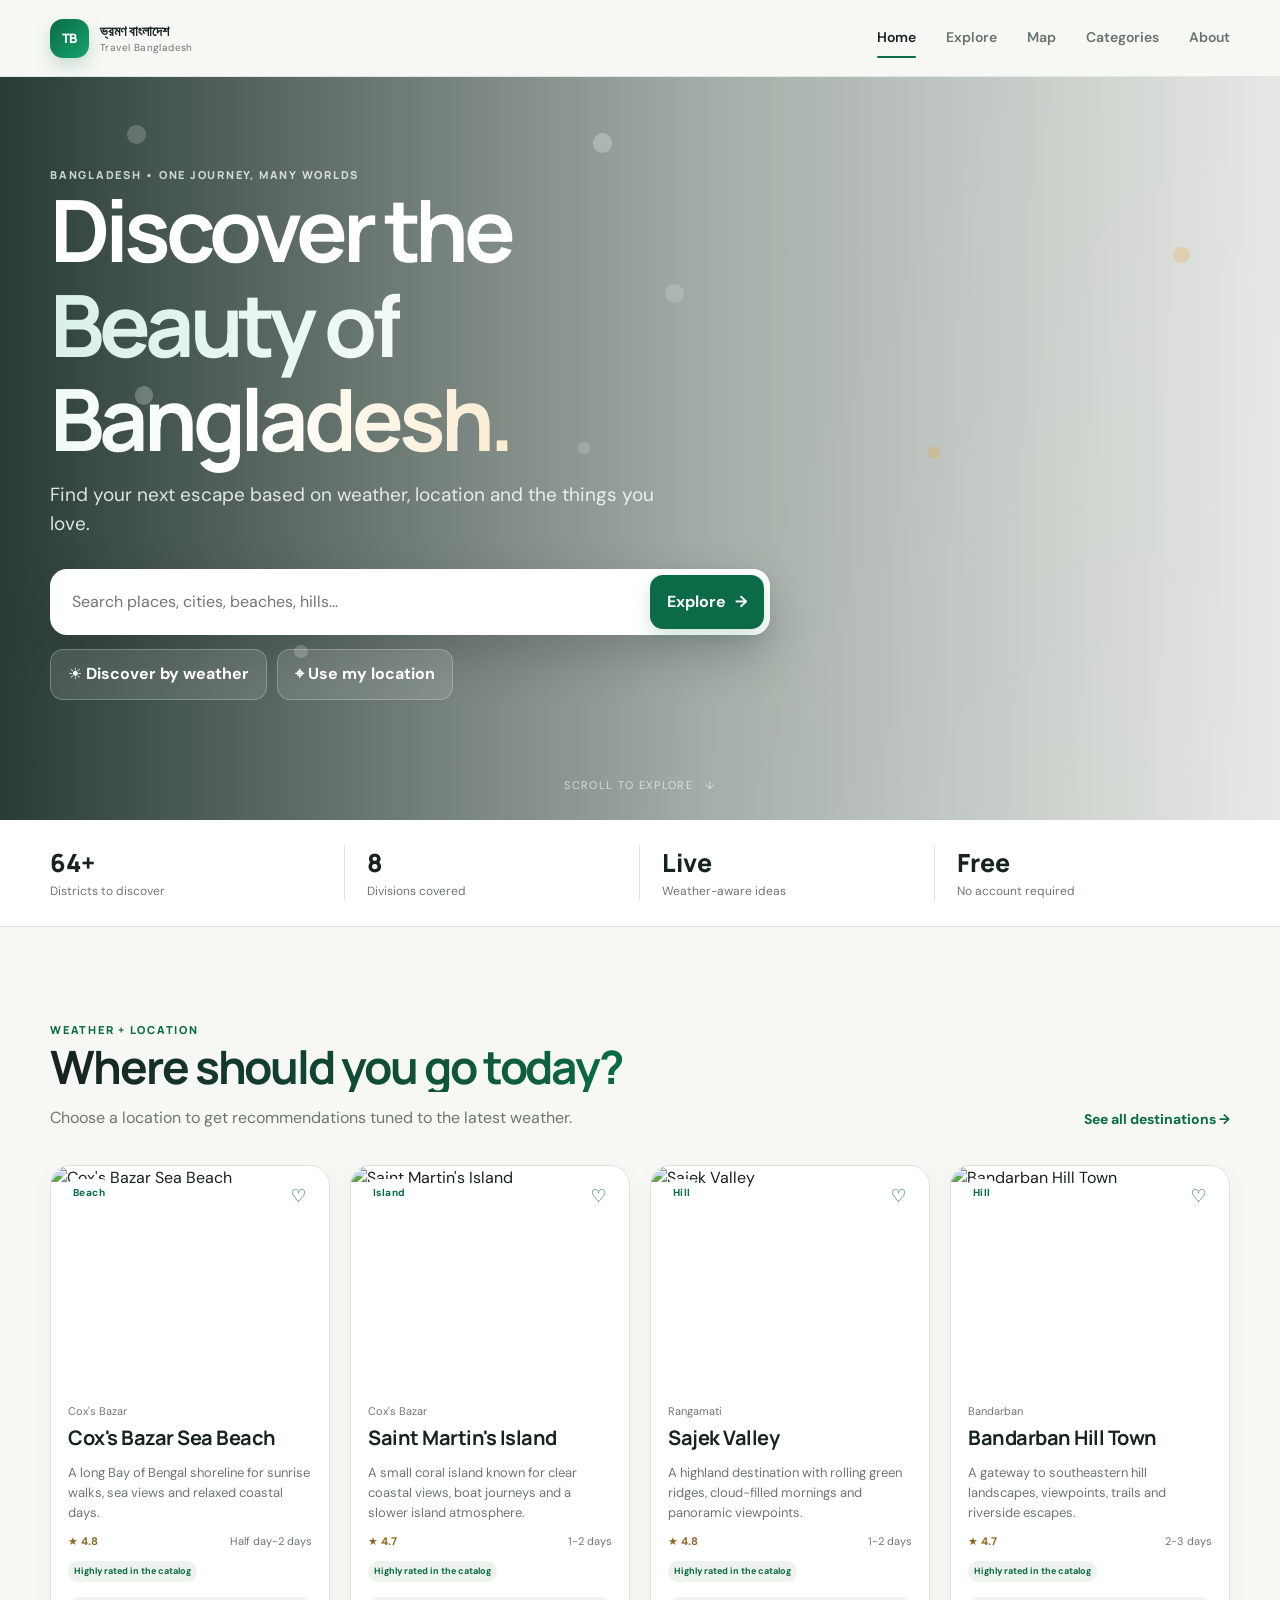
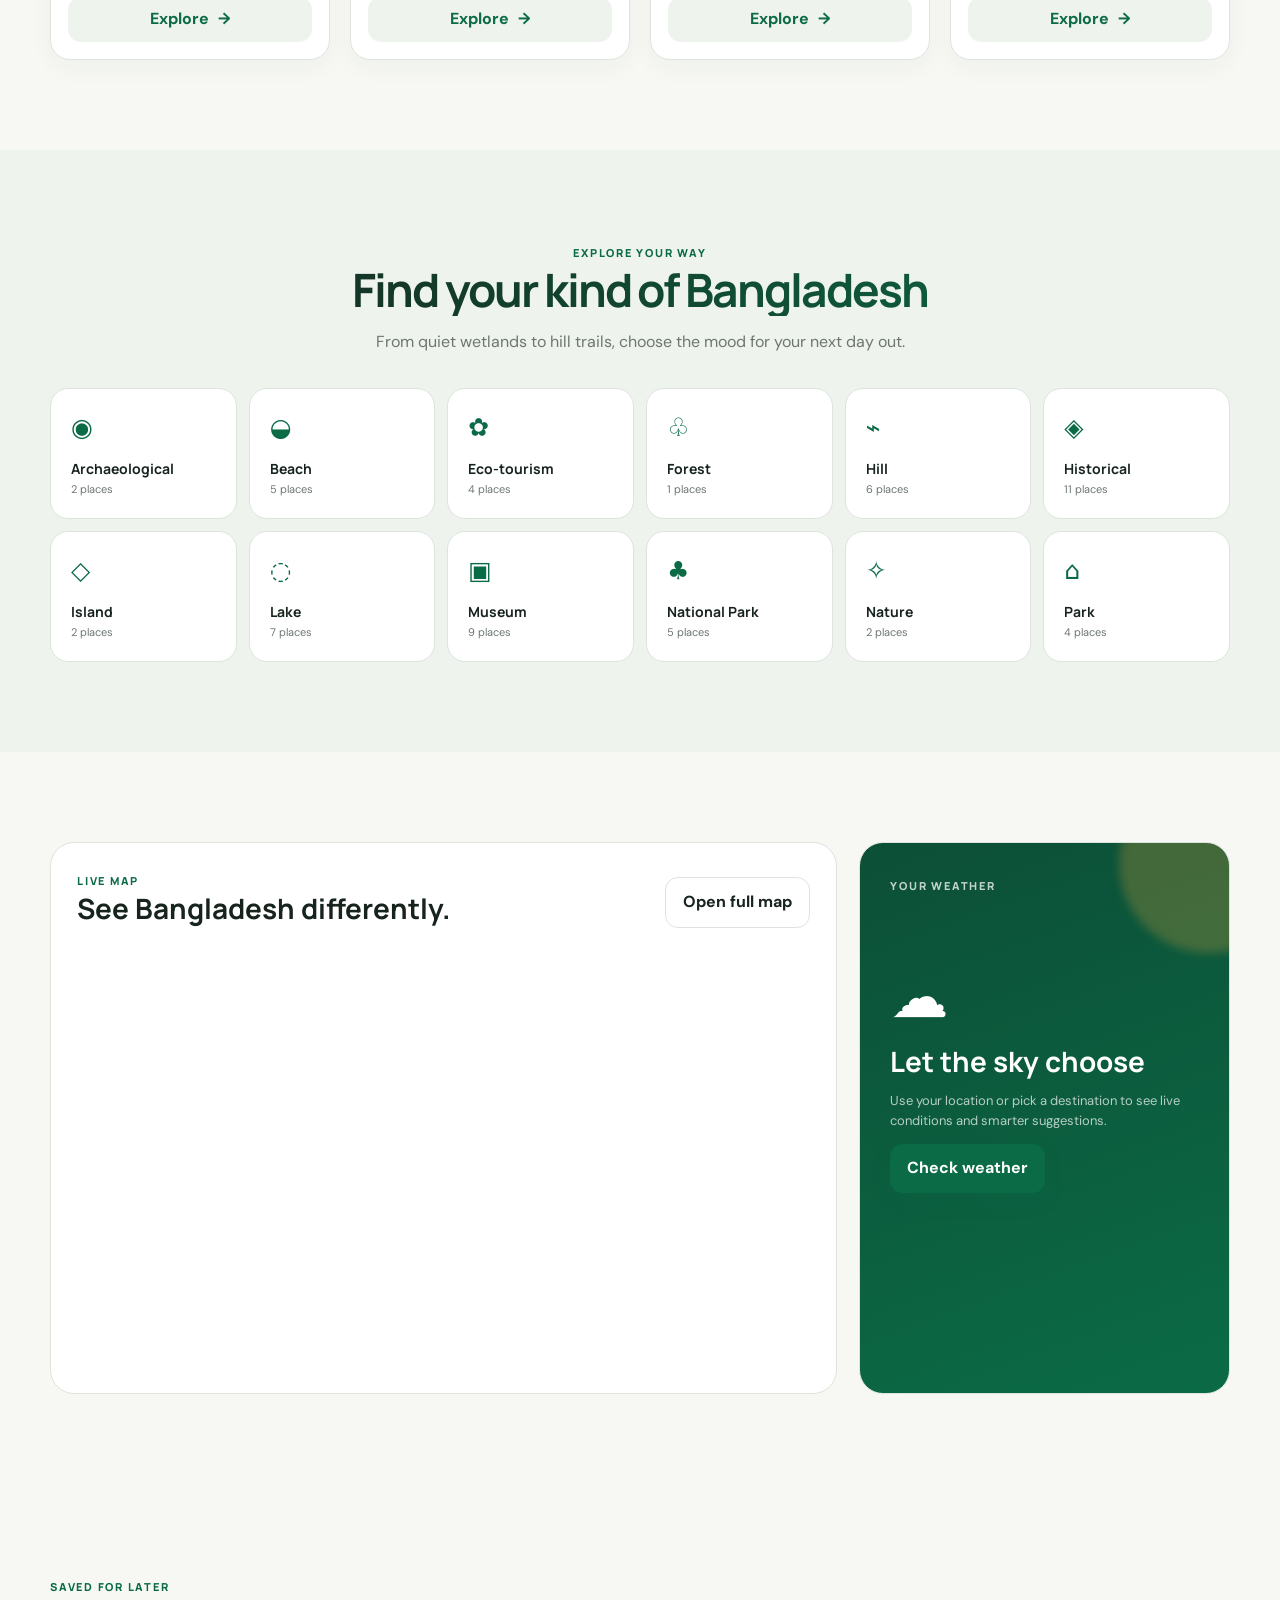
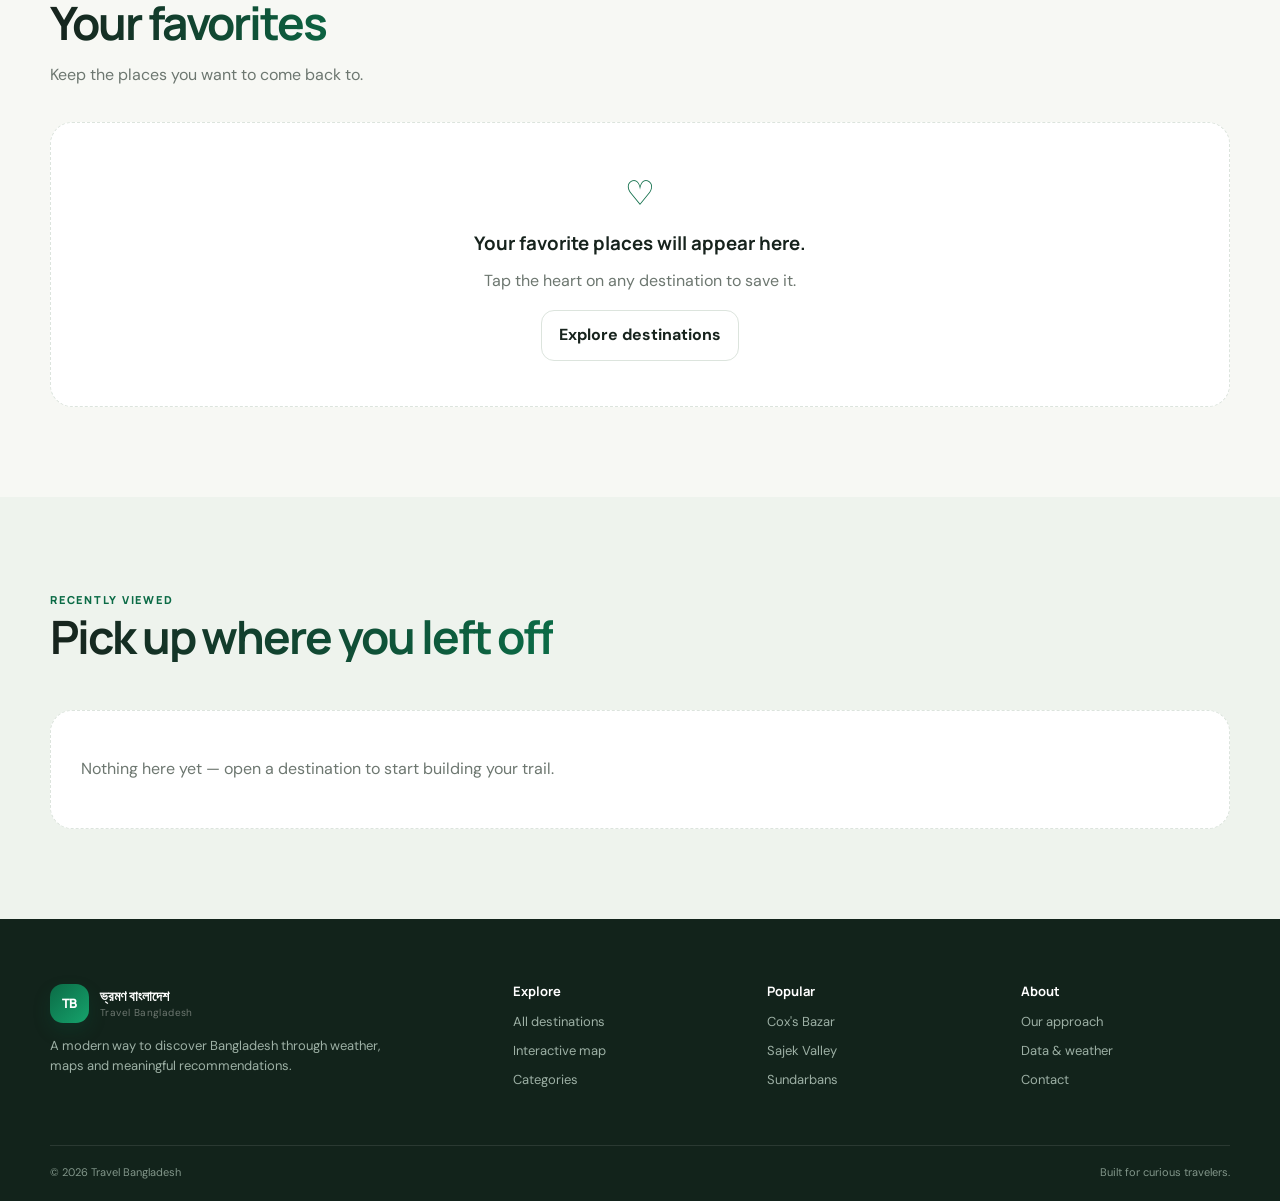
==== index.html @ 7f883be3 "Build Travel Bangladesh discovery platform" ====
<!doctype html>
<html lang="en">
<head>
<meta charset="utf-8"><meta name="viewport" content="width=device-width,initial-scale=1">
<title>Travel Bangladesh — Discover the Beauty of Bangladesh</title>
<meta name="description" content="Discover Bangladesh destinations using weather, location, distance and interests with an interactive travel discovery experience.">
<meta property="og:title" content="Travel Bangladesh"><meta property="og:description" content="Discover the perfect place to explore across Bangladesh."><meta property="og:type" content="website">
<link rel="canonical" href="https://your-domain.vercel.app/"><link rel="manifest" href="manifest.json">
<link rel="preconnect" href="https://unpkg.com"><link rel="preconnect" href="https://tile.openstreetmap.org">
<link rel="stylesheet" href="https://unpkg.com/leaflet@1.9.4/dist/leaflet.css" crossorigin="">
<link rel="stylesheet" href="css/style.css"><link rel="stylesheet" href="css/components.css"><link rel="stylesheet" href="css/responsive.css"><link rel="stylesheet" href="css/effects.css">
</head>
<body data-page="home">
<header class="site-header"><div class="container nav-wrap"><a class="brand" href="index.html" aria-label="Travel Bangladesh home"><span class="brand-mark">TB</span><span><strong>ভ্রমণ বাংলাদেশ</strong><small>Travel Bangladesh</small></span></a><nav class="desktop-nav" aria-label="Primary"><a class="active" href="index.html">Home</a><a href="explore.html">Explore</a><a href="map.html">Map</a><a href="index.html#categories">Categories</a><a href="about.html">About</a></nav><button class="icon-btn mobile-menu-btn" id="mobileMenuBtn" aria-label="Open menu">☰</button></div><div id="mobileMenu" class="mobile-menu" hidden><a href="index.html">Home</a><a href="explore.html">Explore</a><a href="map.html">Map</a><a href="index.html#categories">Categories</a><a href="about.html">About</a><a href="index.html#favorites">Favorites</a></div></header>
<main>
<section class="hero"><div class="hero-overlay"></div><div class="container hero-content"><div class="eyebrow">BANGLADESH • ONE JOURNEY, MANY WORLDS</div><h1>Discover the<br><span>Beauty of Bangladesh.</span></h1><p>Find your next escape based on weather, location and the things you love.</p><div class="hero-search"><label for="heroSearch" class="sr-only">Search destinations</label><input id="heroSearch" type="search" placeholder="Search places, cities, beaches, hills…" autocomplete="off"><button id="heroSearchBtn" class="btn btn-primary">Explore <span>→</span></button><div id="searchSuggestions" class="suggestions" hidden></div></div><div class="hero-actions"><button class="btn btn-glass" id="weatherCta">☀ Discover by weather</button><button class="btn btn-glass" id="locationCta">⌖ Use my location</button></div></div><div class="hero-scroll">Scroll to explore <span>↓</span></div></section>
<section class="trust-strip"><div class="container trust-grid"><div><strong data-count="64" data-suffix="+">64+</strong><span>Districts to discover</span></div><div><strong data-count="8">8</strong><span>Divisions covered</span></div><div><strong>Live</strong><span>Weather-aware ideas</span></div><div><strong>Free</strong><span>No account required</span></div></div></section>
<section class="section" id="recommendations"><div class="container"><div class="section-heading"><div><span class="eyebrow green">WEATHER + LOCATION</span><h2>Where should you go today?</h2><p id="recommendationIntro">Choose a location to get recommendations tuned to the latest weather.</p></div><a class="text-link" href="explore.html">See all destinations →</a></div><div id="recommendationGrid" class="destination-grid"></div></div></section>
<section class="section soft" id="categories"><div class="container"><div class="section-heading centered"><span class="eyebrow green">EXPLORE YOUR WAY</span><h2>Find your kind of Bangladesh</h2><p>From quiet wetlands to hill trails, choose the mood for your next day out.</p></div><div id="categoryGrid" class="category-grid"></div></div></section>
<section class="section split-section"><div class="container split-grid"><div class="map-card"><div class="map-card-head"><div><span class="eyebrow green">LIVE MAP</span><h2>See Bangladesh differently.</h2></div><a class="btn btn-outline" href="map.html">Open full map</a></div><div id="homeMap" class="map"></div></div><aside class="weather-panel" id="homeWeather"><div class="panel-glow"></div><span class="eyebrow">YOUR WEATHER</span><div class="weather-empty"><div class="weather-symbol">☁</div><h3>Let the sky choose</h3><p>Use your location or pick a destination to see live conditions and smarter suggestions.</p><button class="btn btn-primary" id="weatherPanelCta">Check weather</button></div></aside></div></section>
<section class="section" id="favorites"><div class="container"><div class="section-heading"><div><span class="eyebrow green">SAVED FOR LATER</span><h2>Your favorites</h2><p>Keep the places you want to come back to.</p></div></div><div id="favoritesGrid" class="destination-grid"></div></div></section>
<section class="section soft"><div class="container"><div class="section-heading"><div><span class="eyebrow green">RECENTLY VIEWED</span><h2>Pick up where you left off</h2></div></div><div id="recentGrid" class="horizontal-grid"></div></div></section>
</main>
<footer class="site-footer"><div class="container footer-grid"><div><a class="brand footer-brand" href="index.html"><span class="brand-mark">TB</span><span><strong>ভ্রমণ বাংলাদেশ</strong><small>Travel Bangladesh</small></span></a><p>A modern way to discover Bangladesh through weather, maps and meaningful recommendations.</p></div><div><h4>Explore</h4><a href="explore.html">All destinations</a><a href="map.html">Interactive map</a><a href="index.html#categories">Categories</a></div><div><h4>Popular</h4><a href="explore.html?search=Cox%27s%20Bazar">Cox's Bazar</a><a href="explore.html?search=Sajek">Sajek Valley</a><a href="explore.html?search=Sundarbans">Sundarbans</a></div><div><h4>About</h4><a href="about.html">Our approach</a><a href="about.html#data">Data & weather</a><a href="about.html#contact">Contact</a></div></div><div class="container footer-bottom"><span>© 2026 Travel Bangladesh</span><span>Built for curious travelers.</span></div></footer>
<div id="toast" class="toast" role="status" aria-live="polite"></div><div id="modalRoot"></div>
<script src="https://unpkg.com/leaflet@1.9.4/dist/leaflet.js" crossorigin=""></script><script src="js/effects.js"></script><script type="module" src="js/app.js"></script>
</body></html>
---- css/style.css ----
@import url('https://fonts.googleapis.com/css2?family=DM+Sans:wght@400;500;600;700&family=Manrope:wght@500;600;700;800&display=swap');
:root{--primary:#0b6b46;--primary-2:#0f8a5b;--secondary:#2e91c8;--accent:#e8a83e;--bg:#f7f8f4;--surface:#fff;--surface-2:#eef3ed;--text:#17231d;--muted:#6d7770;--border:#dce4dd;--shadow:0 18px 45px rgba(21,49,37,.10);--radius:24px;--container:1180px}*{box-sizing:border-box}html{scroll-behavior:smooth}body{margin:0;background:var(--bg);color:var(--text);font-family:'DM Sans',system-ui,sans-serif;line-height:1.55}body.modal-open{overflow:hidden}a{color:inherit;text-decoration:none}button,input,select{font:inherit}button{cursor:pointer}img{max-width:100%;display:block}.container{width:min(calc(100% - 40px),var(--container));margin:auto}.site-header{position:sticky;top:0;z-index:50;background:rgba(247,248,244,.9);backdrop-filter:blur(16px);border-bottom:1px solid rgba(220,228,221,.8)}.nav-wrap{height:76px;display:flex;align-items:center;justify-content:space-between;gap:30px}.brand{display:flex;align-items:center;gap:11px}.brand-mark{width:39px;height:39px;border-radius:13px;background:linear-gradient(135deg,var(--primary),#16a36c);color:#fff;display:grid;place-items:center;font:800 13px Manrope;letter-spacing:-.04em;box-shadow:0 8px 18px rgba(11,107,70,.2)}.brand strong{display:block;font:800 14px Manrope}.brand small{display:block;color:var(--muted);font-size:10px;letter-spacing:.04em}.desktop-nav{display:flex;gap:30px;font-size:14px;font-weight:600}.desktop-nav a{color:#68736c;position:relative;padding:27px 0}.desktop-nav a:hover,.desktop-nav a.active{color:var(--text)}.desktop-nav a.active:after{content:'';position:absolute;left:0;right:0;bottom:18px;height:2px;border-radius:2px;background:var(--primary)}.mobile-menu-btn{display:none}.mobile-menu{display:none}.hero{min-height:690px;position:relative;display:flex;align-items:center;color:#fff;background-image:url('https://images.unsplash.com/photo-1500530855697-b586d89ba3ee?auto=format&fit=crop&w=2200&q=85');background-size:cover;background-position:center}.hero-overlay{position:absolute;inset:0;background:linear-gradient(90deg,rgba(7,30,20,.86),rgba(7,30,20,.35) 55%,rgba(7,30,20,.08))}.hero-content{position:relative;padding:90px 0 120px}.eyebrow{font:800 11px Manrope;letter-spacing:.16em;color:rgba(255,255,255,.75)}.eyebrow.green{color:var(--primary)}h1,h2,h3,h4{font-family:Manrope,system-ui,sans-serif;line-height:1.1;margin:0 0 14px}h1{font-size:clamp(48px,7vw,86px);letter-spacing:-.06em;max-width:800px}.hero h1 span{color:#d9f1e6}.hero p{font-size:19px;color:rgba(255,255,255,.84);max-width:610px;margin:0 0 30px}.hero-search{position:relative;width:min(720px,100%);display:flex;background:#fff;border-radius:17px;padding:6px;box-shadow:0 20px 50px rgba(0,0,0,.2)}.hero-search input{min-width:0;flex:1;border:0;outline:0;padding:15px 16px;background:transparent;color:var(--text)}.hero-actions{display:flex;gap:10px;margin-top:14px}.btn{border:0;border-radius:13px;padding:12px 17px;font-weight:700;display:inline-flex;align-items:center;justify-content:center;gap:9px;transition:.2s ease}.btn:hover{transform:translateY(-1px)}.btn-primary{background:var(--primary);color:#fff;box-shadow:0 8px 18px rgba(11,107,70,.18)}.btn-glass{background:rgba(255,255,255,.12);color:#fff;border:1px solid rgba(255,255,255,.24);backdrop-filter:blur(10px)}.btn-outline{background:transparent;border:1px solid var(--border);color:var(--text)}.btn-light{background:#fff;color:var(--primary)}.btn-card{width:100%;margin-top:15px;background:var(--surface-2);color:var(--primary);padding:10px}.text-link{color:var(--primary);font-weight:700;font-size:14px}.hero-scroll{position:absolute;bottom:26px;left:50%;transform:translateX(-50%);font-size:11px;letter-spacing:.12em;text-transform:uppercase;color:rgba(255,255,255,.65)}.hero-scroll span{margin-left:8px}.suggestions{position:absolute;top:calc(100% + 8px);left:0;right:0;background:#fff;color:var(--text);border-radius:16px;overflow:hidden;box-shadow:var(--shadow);z-index:20}.suggestions button{display:block;width:100%;text-align:left;border:0;background:#fff;padding:12px 16px}.suggestions button:hover{background:var(--surface-2)}.suggestions strong,.suggestions small{display:block}.suggestions small{color:var(--muted);margin-top:2px}.suggestion-empty{padding:15px;color:var(--muted)}.trust-strip{background:#fff;border-bottom:1px solid var(--border)}.trust-grid{display:grid;grid-template-columns:repeat(4,1fr);padding:25px 0}.trust-grid div{padding:0 22px;border-right:1px solid var(--border)}.trust-grid div:first-child{padding-left:0}.trust-grid div:last-child{border:0}.trust-grid strong,.trust-grid span{display:block}.trust-grid strong{font:800 25px Manrope}.trust-grid span{font-size:12px;color:var(--muted);margin-top:2px}.section{padding:90px 0}.section.soft{background:var(--surface-2)}.section-heading{display:flex;justify-content:space-between;align-items:end;gap:30px;margin-bottom:34px}.section-heading h2{font-size:clamp(30px,4vw,46px);letter-spacing:-.045em}.section-heading p{color:var(--muted);max-width:600px;margin:0}.centered{text-align:center;display:block}.centered p{margin:0 auto}.destination-grid{display:grid;grid-template-columns:repeat(4,1fr);gap:20px}.destination-card{background:var(--surface);border:1px solid var(--border);border-radius:20px;overflow:hidden;box-shadow:0 8px 25px rgba(24,48,38,.04);transition:.25s ease}.destination-card:hover{transform:translateY(-5px);box-shadow:var(--shadow)}.card-media{height:220px;position:relative;overflow:hidden}.card-image{width:100%;height:100%;object-fit:cover;transition:transform .5s ease}.destination-card:hover .card-image{transform:scale(1.04)}.category-badge{display:inline-flex;padding:6px 9px;border-radius:999px;background:rgba(255,255,255,.88);color:var(--primary);font-size:10px;font-weight:800;letter-spacing:.04em;position:absolute;left:13px;top:13px;backdrop-filter:blur(8px)}.favorite-btn{position:absolute;right:13px;top:13px;width:35px;height:35px;border-radius:50%;border:1px solid rgba(255,255,255,.5);background:rgba(255,255,255,.86);color:var(--primary);font-size:18px;backdrop-filter:blur(8px)}.favorite-btn.saved{background:var(--primary);color:#fff}.card-body{padding:17px}.card-kicker{display:flex;gap:8px;color:var(--muted);font-size:11px;margin-bottom:7px}.card-body h3{font-size:20px;letter-spacing:-.025em}.card-body p{font-size:13px;color:var(--muted);min-height:60px;margin:0}.card-meta{display:flex;justify-content:space-between;font-size:11px;color:var(--muted);margin-top:10px}.card-meta span:first-child{color:#8b651f;font-weight:700}.reason-row{display:flex;gap:5px;flex-wrap:wrap;margin-top:10px}.reason-row span{font-size:9px;background:var(--surface-2);border-radius:999px;padding:4px 6px;color:var(--primary);font-weight:700}.category-grid{display:grid;grid-template-columns:repeat(6,1fr);gap:12px}.category-card{background:#fff;border:1px solid var(--border);padding:20px;border-radius:18px;transition:.2s}.category-card:hover{border-color:#b8d3c5;transform:translateY(-3px)}.category-card span{font-size:25px;color:var(--primary)}.category-card strong,.category-card small{display:block}.category-card strong{font:700 14px Manrope;margin-top:11px}.category-card small{font-size:11px;color:var(--muted);margin-top:3px}.split-grid{display:grid;grid-template-columns:1.7fr .8fr;gap:22px}.map-card,.weather-panel{background:#fff;border:1px solid var(--border);border-radius:24px;overflow:hidden}.map-card-head{display:flex;align-items:center;justify-content:space-between;padding:25px 26px}.map-card-head h2{font-size:28px}.map{min-height:430px}.weather-panel{padding:30px;position:relative;overflow:hidden;background:linear-gradient(160deg,#0c4f37,#0b6b46);color:#fff}.weather-panel:before{content:'';position:absolute;width:180px;height:180px;border-radius:50%;background:rgba(232,168,62,.25);filter:blur(5px);right:-70px;top:-70px}.weather-panel .eyebrow{position:relative}.weather-empty{position:relative;margin-top:70px}.weather-symbol{font-size:58px;line-height:1;margin-bottom:20px}.weather-empty h3{font-size:28px}.weather-empty p,.weather-panel p{color:rgba(255,255,255,.7);font-size:13px}.weather-now{display:flex;align-items:center;gap:18px;margin-top:45px}.weather-now strong{display:block;font:800 64px Manrope;letter-spacing:-.06em}.weather-now span{display:block;color:rgba(255,255,255,.78)}.weather-stats{display:grid;grid-template-columns:repeat(3,1fr);gap:8px;margin:30px 0}.weather-stats span{background:rgba(255,255,255,.09);border-radius:12px;padding:10px;font-size:10px}.horizontal-grid{display:grid;grid-template-columns:repeat(3,1fr);gap:16px}.destination-card.compact{display:grid;grid-template-columns:150px 1fr}.destination-card.compact .card-media{height:100%;min-height:150px}.destination-card.compact .card-body p,.destination-card.compact .card-meta,.destination-card.compact .btn-card,.destination-card.compact .reason-row{display:none}.destination-card.compact .card-body{padding:15px}.destination-card.compact h3{font-size:16px}.empty-state{grid-column:1/-1;text-align:center;background:#fff;border:1px dashed var(--border);border-radius:22px;padding:45px}.empty-state>div{font-size:34px;color:var(--primary)}.empty-state h3{margin-top:12px}.empty-state p{color:var(--muted)}.empty-state.slim{text-align:left;padding:30px}.site-footer{background:#12231b;color:#d9e4dc;padding:65px 0 20px}.footer-grid{display:grid;grid-template-columns:2fr repeat(3,1fr);gap:45px}.footer-brand{color:#fff}.footer-grid p{max-width:360px;color:#9db0a5;font-size:13px}.footer-grid h4{font-size:13px;color:#fff}.footer-grid>div>a:not(.brand){display:block;color:#9db0a5;font-size:13px;margin:9px 0}.footer-bottom{display:flex;justify-content:space-between;border-top:1px solid rgba(255,255,255,.1);margin-top:45px;padding-top:18px;color:#82968a;font-size:11px}.toast{position:fixed;bottom:22px;left:50%;transform:translate(-50%,20px);background:#13271e;color:#fff;padding:11px 16px;border-radius:12px;opacity:0;pointer-events:none;transition:.25s;z-index:100}.toast.show{opacity:1;transform:translate(-50%,0)}.sr-only{position:absolute;width:1px;height:1px;padding:0;margin:-1px;overflow:hidden;clip:rect(0,0,0,0);white-space:nowrap;border:0}.page-hero{padding:90px 0 70px;background:linear-gradient(135deg,#edf4ef,#f7f8f4)}.page-hero h1{font-size:clamp(45px,7vw,76px);margin-top:15px}.page-hero p{color:var(--muted);max-width:620px;font-size:18px}.page-hero.compact{padding-bottom:50px}.explore-shell{padding-top:40px}.explore-toolbar{display:grid;grid-template-columns:1fr auto 200px;gap:10px;margin-bottom:24px}.search-field{display:flex;align-items:center;gap:10px;background:#fff;border:1px solid var(--border);border-radius:13px;padding:0 14px}.search-field input{border:0;outline:0;background:transparent;flex:1;padding:13px 0}.filter-layout{display:grid;grid-template-columns:230px 1fr;gap:25px}.filter-panel{background:#fff;border:1px solid var(--border);border-radius:18px;padding:18px;height:max-content;position:sticky;top:100px}.filter-head{display:flex;justify-content:space-between;align-items:center;margin-bottom:15px}.filter-head h3{font-size:18px}.filter-panel label{display:block;font-size:11px;font-weight:700;margin:14px 0}.filter-panel select{width:100%;margin-top:7px;border:1px solid var(--border);background:#fff;border-radius:10px;padding:10px;font-size:12px}.check-row{display:flex!important;align-items:center;gap:8px}.check-row input{accent-color:var(--primary)}.full{width:100%}.location-note{font-size:10px;color:var(--muted);margin-top:9px}.results-meta{display:flex;justify-content:space-between;margin:0 0 18px;font-size:12px;color:var(--muted)}.results-meta strong{color:var(--text)}.pagination{display:flex;justify-content:center;gap:6px;margin-top:28px}.page-btn{border:1px solid var(--border);background:#fff;border-radius:9px;padding:8px 11px}.page-btn.active{background:var(--primary);color:#fff}.filter-toggle{display:none}.map-page{padding-bottom:60px}.map-toolbar{display:grid;grid-template-columns:1fr auto auto;gap:10px;margin-bottom:14px}.map-full-wrap{position:relative}.map-full{min-height:680px;border-radius:22px;overflow:hidden;border:1px solid var(--border)}.map-legend{position:absolute;z-index:400;right:25px;bottom:25px;background:#fff;border:1px solid var(--border);border-radius:13px;padding:12px 14px;box-shadow:var(--shadow);font-size:11px;display:flex;gap:12px;align-items:center}.map-legend strong{font-size:11px}.dot{width:9px;height:9px;border-radius:50%;display:inline-block;margin-right:3px}.green-dot{background:#16a36c}.blue-dot{background:#3aa0e8}.map-popup strong,.map-popup span{display:block}.map-popup span{font-size:11px;color:var(--muted);margin:3px 0 8px}.popup-btn{border:0;background:var(--primary);color:#fff;border-radius:8px;padding:7px 9px;font-size:11px}.prose-grid{display:grid;grid-template-columns:1.6fr .8fr;gap:70px;align-items:start}.prose-grid h2{font-size:40px}.prose-grid p{color:var(--muted);max-width:720px}.about-card,.code-note{background:#fff;border:1px solid var(--border);border-radius:22px;padding:28px}.about-stat{padding:18px 0;border-bottom:1px solid var(--border)}.about-stat:last-child{border:0}.about-stat strong{font:800 38px Manrope;display:block;color:var(--primary)}.about-stat span{font-size:12px;color:var(--muted)}.code-note code{background:var(--surface-2);color:var(--primary);padding:7px 9px;border-radius:8px}.code-note p{font-size:12px}.cta-card{background:linear-gradient(135deg,#0c4f37,#0b6b46);color:#fff;border-radius:26px;padding:45px;display:flex;justify-content:space-between;align-items:center;gap:30px}.cta-card p{color:rgba(255,255,255,.72);max-width:600px}.modal-backdrop{position:fixed;inset:0;background:rgba(9,23,16,.65);backdrop-filter:blur(8px);z-index:100;display:grid;place-items:center;padding:25px}.detail-modal{width:min(1000px,100%);max-height:90vh;overflow:auto;background:var(--bg);border-radius:25px;position:relative;box-shadow:0 30px 80px rgba(0,0,0,.25)}.modal-close{position:absolute;right:16px;top:16px;z-index:3;width:38px;height:38px;border:0;border-radius:50%;background:rgba(255,255,255,.9);font-size:25px}.detail-hero{height:330px;position:relative;color:#fff;overflow:hidden}.detail-hero:after{content:'';position:absolute;inset:0;background:linear-gradient(0deg,rgba(7,25,18,.85),transparent 65%)}.detail-hero .card-image{position:absolute}.detail-hero-copy{position:absolute;z-index:2;left:30px;bottom:28px}.detail-hero-copy h2{font-size:42px;max-width:700px}.detail-hero-copy p{margin:0;color:rgba(255,255,255,.78)}.detail-content{padding:28px;display:grid;grid-template-columns:1.25fr .75fr;gap:25px}.detail-content aside{position:sticky;top:0;height:max-content}.detail-map{min-height:330px;border-radius:18px;overflow:hidden;margin-bottom:10px}.detail-weather{background:#eaf3ee;border-radius:17px;padding:15px;display:flex;align-items:center;gap:13px;margin-bottom:20px}.detail-weather strong{font:800 25px Manrope;display:block}.detail-weather span,.detail-weather small{display:block;font-size:11px;color:var(--muted)}.detail-weather-icon{font-size:34px}.score-pill{margin-left:auto;background:var(--primary);color:#fff!important;padding:7px 9px;border-radius:999px;font-weight:800}.lead{font-size:16px;color:#4f5d55}.detail-tags{display:flex;flex-wrap:wrap;gap:6px;margin:20px 0}.detail-tags span{font-size:11px;color:var(--primary);background:#e9f1ec;border-radius:999px;padding:6px 8px}.detail-facts{display:grid;grid-template-columns:repeat(3,1fr);gap:8px;margin:25px 0}.detail-facts div{background:#fff;border:1px solid var(--border);padding:12px;border-radius:12px}.detail-facts span,.detail-facts strong{display:block}.detail-facts span{font-size:9px;color:var(--muted)}.detail-facts strong{font-size:11px;margin-top:4px}.mini-grid{display:grid;grid-template-columns:1fr;gap:10px}.skeleton{background:linear-gradient(90deg,#dfe8e1,#f5f7f5,#dfe8e1);background-size:200% 100%;animation:shine 1.4s infinite;border-radius:10px}.skeleton.line{height:14px;width:60%;margin:7px}.skeleton.line.short{width:35%}.skeleton-card{height:400px;border-radius:20px;background:linear-gradient(90deg,#e1e9e3,#f4f7f4,#e1e9e3);background-size:200% 100%;animation:shine 1.4s infinite}@keyframes shine{to{background-position:-200% 0}}
---- css/components.css ----
.leaflet-control-zoom a{color:#173b2a!important}.leaflet-popup-content-wrapper{border-radius:13px}.leaflet-popup-content{margin:12px}.leaflet-container{font-family:'DM Sans',sans-serif}.icon-btn{border:0;background:transparent}.mobile-menu a{padding:14px 20px;border-top:1px solid var(--border);font-weight:700;font-size:13px}.mobile-menu a:hover{background:var(--surface-2)}
---- css/responsive.css ----
@media(max-width:1050px){.destination-grid{grid-template-columns:repeat(3,1fr)}.category-grid{grid-template-columns:repeat(4,1fr)}.split-grid{grid-template-columns:1fr}.footer-grid{grid-template-columns:1.5fr repeat(3,1fr)}}
@media(max-width:800px){.container{width:min(calc(100% - 28px),var(--container))}.desktop-nav{display:none}.mobile-menu-btn{display:block;font-size:24px}.mobile-menu{display:flex;flex-direction:column;background:#fff}.mobile-menu[hidden]{display:none}.hero{min-height:650px;background-position:60% center}.hero-content{padding:80px 0 110px}.hero p{font-size:16px}.hero-search{display:block;background:transparent;padding:0;box-shadow:none}.hero-search input{width:100%;background:#fff;border-radius:13px;padding:15px}.hero-search .btn{width:100%;margin-top:8px}.hero-actions{flex-direction:column}.hero-actions .btn{width:100%}.trust-grid{grid-template-columns:repeat(2,1fr);gap:18px}.trust-grid div{border:0;padding:0}.section{padding:65px 0}.section-heading{display:block}.section-heading .text-link{display:inline-block;margin-top:12px}.destination-grid{grid-template-columns:repeat(2,1fr)}.category-grid{grid-template-columns:repeat(3,1fr)}.horizontal-grid{grid-template-columns:1fr}.filter-layout{grid-template-columns:1fr}.filter-panel{display:none;position:static}.filter-panel.open{display:block}.filter-toggle{display:inline-flex}.explore-toolbar{grid-template-columns:1fr auto auto}.map-toolbar{grid-template-columns:1fr auto}.map-toolbar .btn-outline{display:none}.map-full{min-height:560px}.map-legend{left:20px;right:auto;bottom:20px}.prose-grid{grid-template-columns:1fr;gap:30px}.cta-card{display:block;padding:32px}.cta-card .btn{margin-top:15px}.detail-content{grid-template-columns:1fr}.detail-content aside{position:static}.detail-hero{height:280px}.detail-hero-copy h2{font-size:32px}.detail-facts{grid-template-columns:1fr}.destination-card.compact{grid-template-columns:120px 1fr}}
@media(max-width:520px){h1{font-size:48px}.destination-grid{grid-template-columns:1fr}.category-grid{grid-template-columns:repeat(2,1fr)}.trust-grid strong{font-size:21px}.card-media{height:230px}.explore-toolbar{grid-template-columns:1fr auto}.explore-toolbar select{grid-column:1/-1}.results-meta{display:block}.results-meta span{display:block;margin-top:4px}.map-toolbar{grid-template-columns:1fr}.map-toolbar .btn-primary{width:100%}.map-full{min-height:520px}.detail-modal{max-height:94vh;border-radius:20px}.detail-hero{height:240px}.detail-content{padding:18px}.detail-hero-copy{left:20px;bottom:20px}.detail-hero-copy h2{font-size:27px}.footer-grid{grid-template-columns:1fr 1fr;gap:25px}.footer-grid>div:first-child{grid-column:1/-1}.footer-bottom{display:block}.footer-bottom span,.footer-bottom a{display:block;margin-top:7px}}
@media(prefers-reduced-motion:reduce){*,*::before,*::after{scroll-behavior:auto!important;transition:none!important;animation:none!important}}
---- css/effects.css ----
.site-header{transition:box-shadow .3s ease,background .3s ease}.site-header.scrolled{background:rgba(255,255,255,.92);box-shadow:0 10px 30px rgba(20,48,36,.08)}
.back-to-top{position:fixed;right:20px;bottom:22px;z-index:60;width:46px;height:46px;border-radius:50%;border:1px solid rgba(255,255,255,.4);background:linear-gradient(135deg,var(--primary),#16a36c);color:#fff;font-size:19px;box-shadow:0 10px 25px rgba(11,107,70,.35);opacity:0;visibility:hidden;transform:translateY(14px);transition:.3s ease}.back-to-top.show{opacity:1;visibility:visible;transform:none}.back-to-top:hover{transform:translateY(-3px)}
.fx{opacity:0;transform:translateY(26px);transition:opacity .7s ease,transform .7s cubic-bezier(.2,.7,.2,1)}.fx.fx-in{opacity:1;transform:none}
.fx-card{opacity:0;animation:cardIn .6s cubic-bezier(.2,.7,.2,1) forwards;animation-delay:calc(var(--i,0)*60ms)}
@keyframes cardIn{from{opacity:0;transform:translateY(24px) scale(.97)}to{opacity:1;transform:none}}
.destination-card{will-change:transform;transform:perspective(1000px) rotateX(var(--rx,0deg)) rotateY(var(--ry,0deg)) translateY(var(--ty,0))}.destination-card:hover{transform:perspective(1000px) rotateX(var(--rx,0deg)) rotateY(var(--ry,0deg)) translateY(-7px)}
.card-media::after{content:'';position:absolute;inset:0;background:linear-gradient(115deg,transparent 35%,rgba(255,255,255,.35) 50%,transparent 65%);background-size:250% 100%;background-position:120% 0;transition:background-position .8s ease;opacity:0}.destination-card:hover .card-media::after{opacity:1;background-position:-120% 0}.card-media img{filter:saturate(.92);transition:transform .6s ease,filter .6s ease}.destination-card:hover .card-media img{filter:saturate(1.08)}
.hero{background-attachment:fixed}.hero-overlay::after{content:'';position:absolute;inset:0;background:linear-gradient(115deg,transparent 30%,rgba(255,255,255,.09) 50%,transparent 70%);background-size:220% 100%;animation:heroSheen 10s linear infinite}.hero h1 span{background:linear-gradient(90deg,#d9f1e6,#fff,#f4d9a2,#d9f1e6);background-size:200% auto;-webkit-background-clip:text;background-clip:text;color:transparent;animation:textShimmer 7s linear infinite}
@keyframes heroSheen{from{background-position:220% 0}to{background-position:-220% 0}}@keyframes textShimmer{to{background-position:-200% center}}
.fx-float{position:absolute;border-radius:50%;background:rgba(255,255,255,.22);pointer-events:none;animation:floatY 9s ease-in-out infinite}
@keyframes floatY{0%,100%{transform:translateY(0)}50%{transform:translateY(-26px)}}
.trust-grid strong{display:inline-block}.trust-grid strong.counted{animation:popIn .5s cubic-bezier(.2,.7,.2,1)}
@keyframes popIn{0%{transform:scale(.6);opacity:0}100%{transform:scale(1);opacity:1}}
.map{transition:box-shadow .3s ease}.map:hover{box-shadow:0 22px 50px rgba(21,49,37,.12)}
.category-card{transition:transform .25s ease,box-shadow .25s ease,border-color .25s ease}.category-card:hover{transform:translateY(-5px) rotate(-1deg);box-shadow:var(--shadow)}
.section-heading h2{background:linear-gradient(90deg,var(--text),var(--primary));-webkit-background-clip:text;background-clip:text;color:transparent}
@media(prefers-reduced-motion:reduce){.fx{opacity:1;transform:none}.fx-card{opacity:1;animation:none}.hero-overlay::after,.hero h1 span{animation:none}.fx-float{display:none}.destination-card{transform:none}.section-heading h2{background:none;color:var(--text)}}
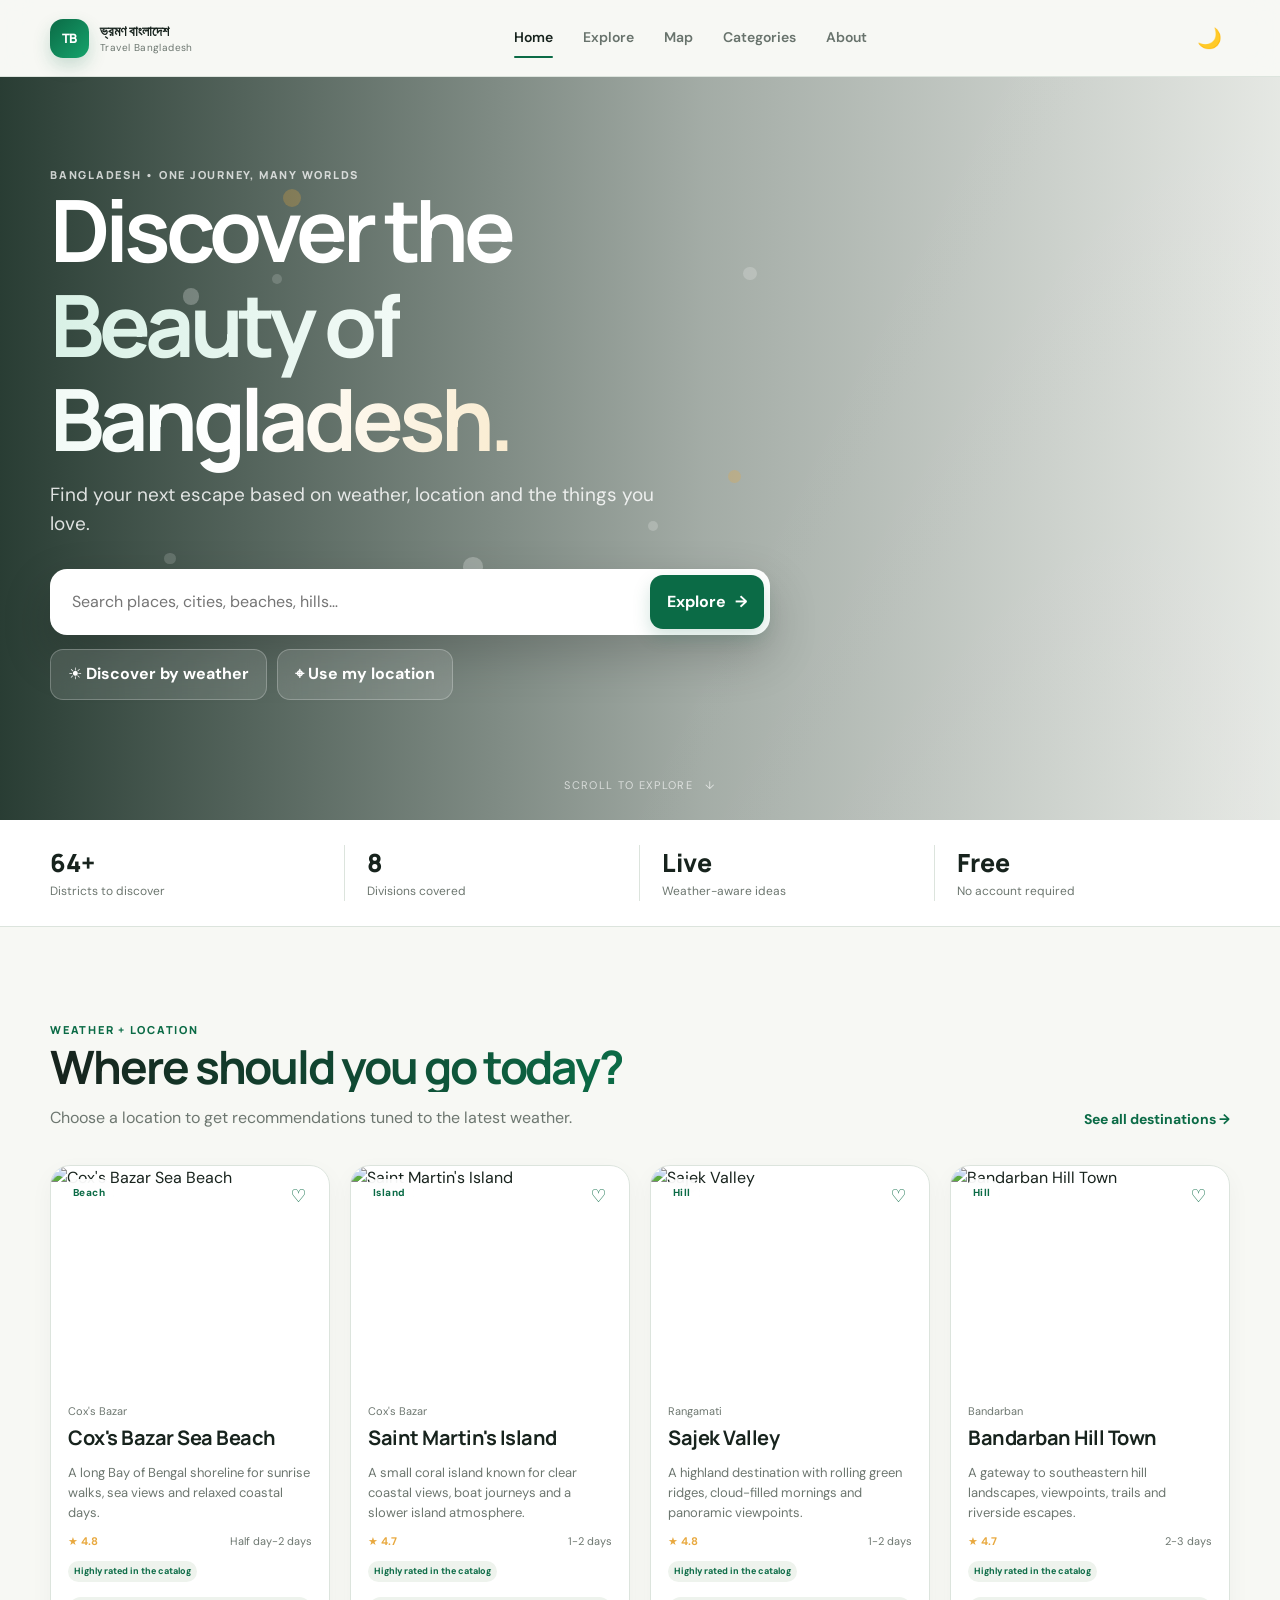
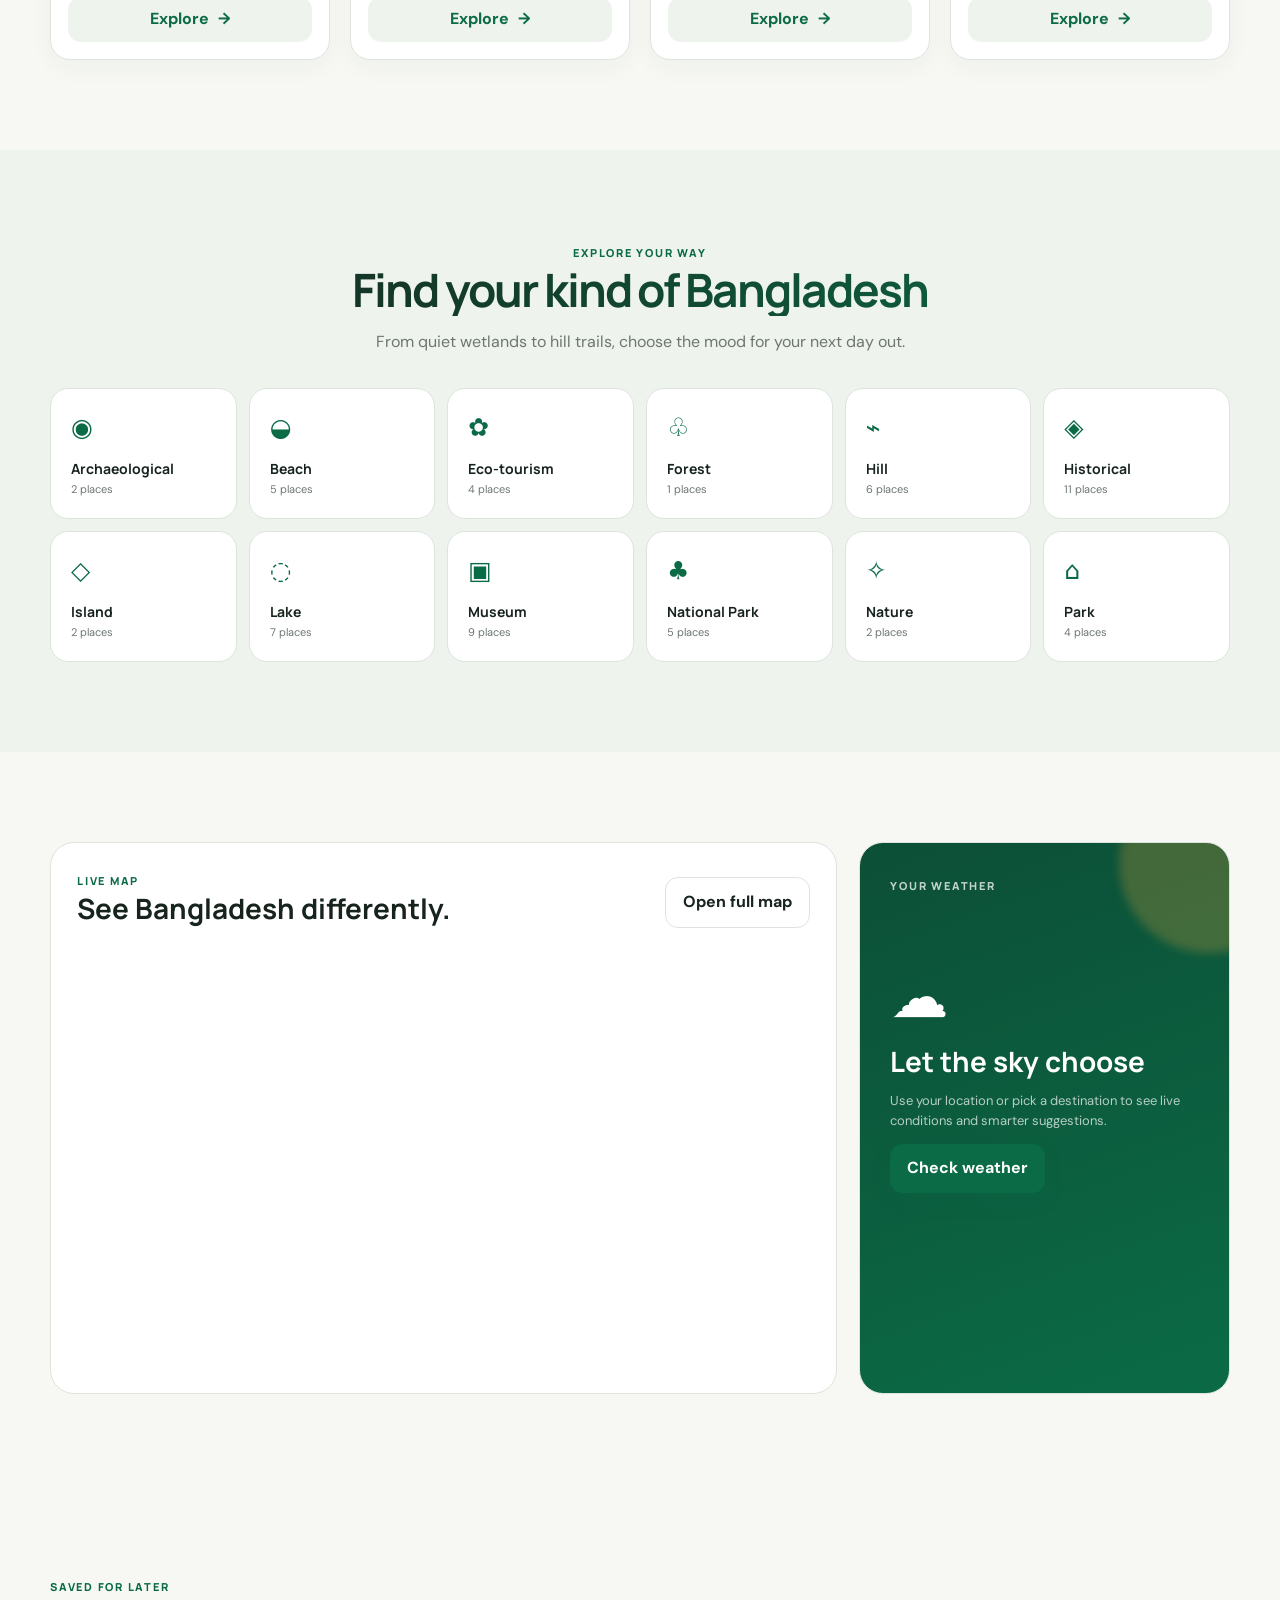
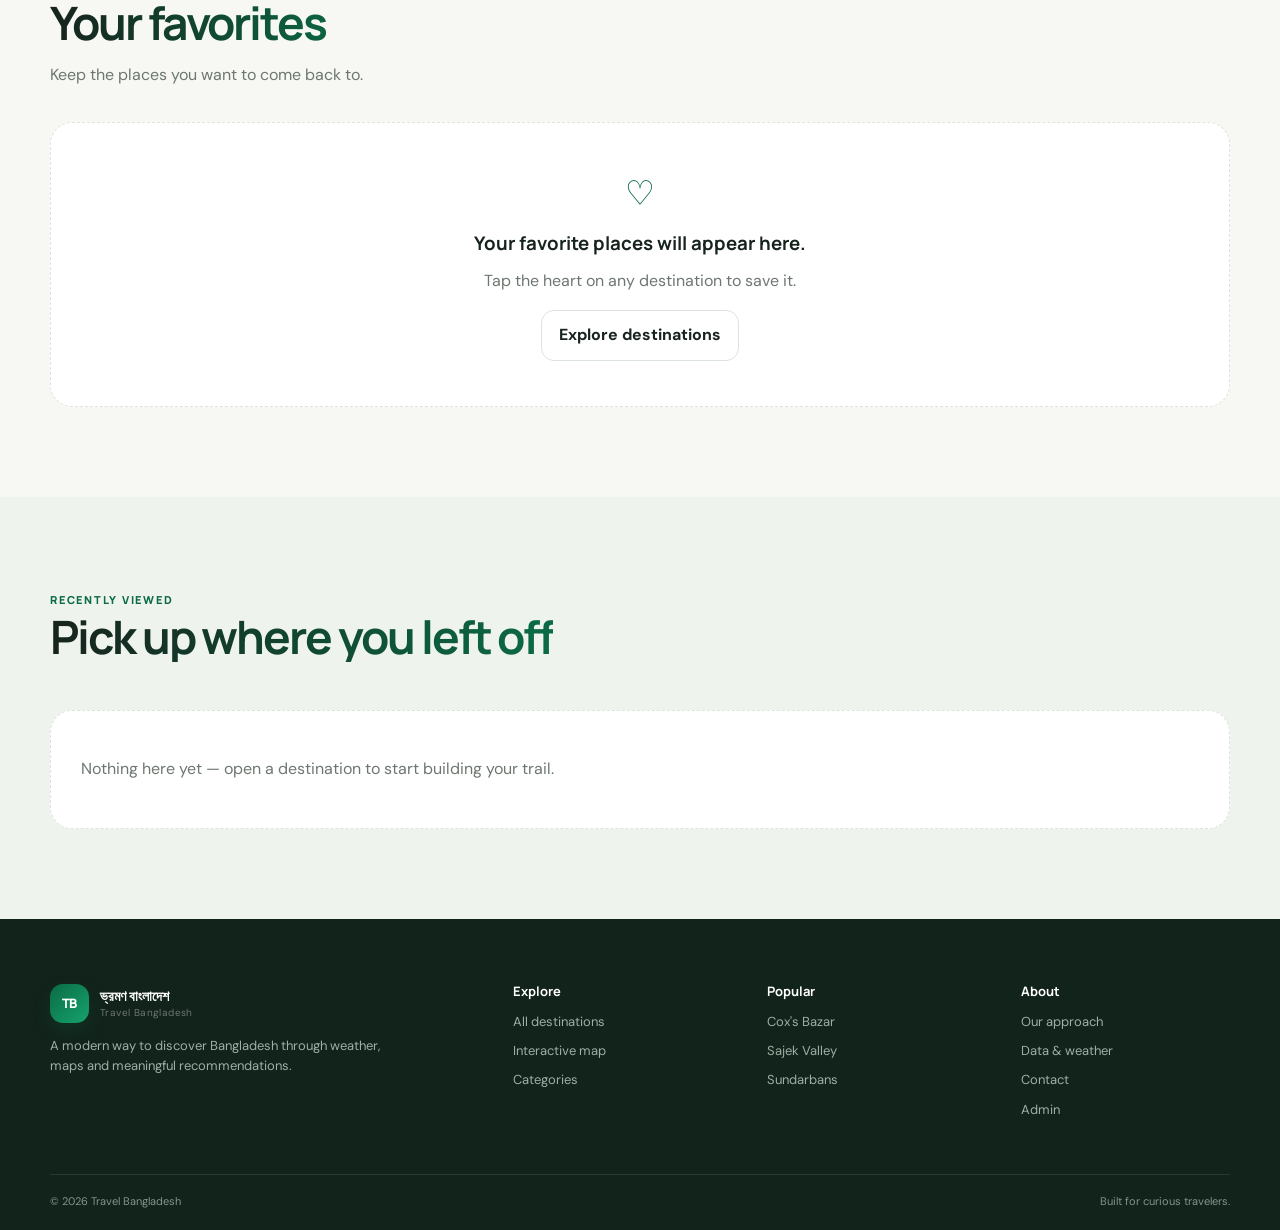
==== commit 109fbc64: "Add dark theme, bug fixes, and admin panel" ====
--- a/index.html
+++ b/index.html
@@ -9,9 +9,10 @@
 <link rel="preconnect" href="https://unpkg.com"><link rel="preconnect" href="https://tile.openstreetmap.org">
 <link rel="stylesheet" href="https://unpkg.com/leaflet@1.9.4/dist/leaflet.css" crossorigin="">
 <link rel="stylesheet" href="css/style.css"><link rel="stylesheet" href="css/components.css"><link rel="stylesheet" href="css/responsive.css"><link rel="stylesheet" href="css/effects.css">
+<script>(function(){const s=localStorage.getItem('theme');if(s)document.documentElement.dataset.theme=s;else if(window.matchMedia('(prefers-color-scheme:dark)').matches)document.documentElement.dataset.theme='dark'})()</script>
 </head>
 <body data-page="home">
-<header class="site-header"><div class="container nav-wrap"><a class="brand" href="index.html" aria-label="Travel Bangladesh home"><span class="brand-mark">TB</span><span><strong>ভ্রমণ বাংলাদেশ</strong><small>Travel Bangladesh</small></span></a><nav class="desktop-nav" aria-label="Primary"><a class="active" href="index.html">Home</a><a href="explore.html">Explore</a><a href="map.html">Map</a><a href="index.html#categories">Categories</a><a href="about.html">About</a></nav><button class="icon-btn mobile-menu-btn" id="mobileMenuBtn" aria-label="Open menu">☰</button></div><div id="mobileMenu" class="mobile-menu" hidden><a href="index.html">Home</a><a href="explore.html">Explore</a><a href="map.html">Map</a><a href="index.html#categories">Categories</a><a href="about.html">About</a><a href="index.html#favorites">Favorites</a></div></header>
+<header class="site-header"><div class="container nav-wrap"><a class="brand" href="index.html" aria-label="Travel Bangladesh home"><span class="brand-mark">TB</span><span><strong>ভ্রমণ বাংলাদেশ</strong><small>Travel Bangladesh</small></span></a><nav class="desktop-nav" aria-label="Primary"><a class="active" href="index.html">Home</a><a href="explore.html">Explore</a><a href="map.html">Map</a><a href="index.html#categories">Categories</a><a href="about.html">About</a></nav><div class="header-actions"><button class="icon-btn theme-toggle" id="themeToggle" aria-label="Toggle theme"><span class="theme-icon-dark">🌙</span><span class="theme-icon-light">☀️</span></button><button class="icon-btn mobile-menu-btn" id="mobileMenuBtn" aria-label="Open menu">☰</button></div></div><div id="mobileMenu" class="mobile-menu" hidden><a href="index.html">Home</a><a href="explore.html">Explore</a><a href="map.html">Map</a><a href="index.html#categories">Categories</a><a href="about.html">About</a><a href="index.html#favorites">Favorites</a></div></header>
 <main>
 <section class="hero"><div class="hero-overlay"></div><div class="container hero-content"><div class="eyebrow">BANGLADESH • ONE JOURNEY, MANY WORLDS</div><h1>Discover the<br><span>Beauty of Bangladesh.</span></h1><p>Find your next escape based on weather, location and the things you love.</p><div class="hero-search"><label for="heroSearch" class="sr-only">Search destinations</label><input id="heroSearch" type="search" placeholder="Search places, cities, beaches, hills…" autocomplete="off"><button id="heroSearchBtn" class="btn btn-primary">Explore <span>→</span></button><div id="searchSuggestions" class="suggestions" hidden></div></div><div class="hero-actions"><button class="btn btn-glass" id="weatherCta">☀ Discover by weather</button><button class="btn btn-glass" id="locationCta">⌖ Use my location</button></div></div><div class="hero-scroll">Scroll to explore <span>↓</span></div></section>
 <section class="trust-strip"><div class="container trust-grid"><div><strong data-count="64" data-suffix="+">64+</strong><span>Districts to discover</span></div><div><strong data-count="8">8</strong><span>Divisions covered</span></div><div><strong>Live</strong><span>Weather-aware ideas</span></div><div><strong>Free</strong><span>No account required</span></div></div></section>
@@ -21,7 +22,7 @@
 <section class="section" id="favorites"><div class="container"><div class="section-heading"><div><span class="eyebrow green">SAVED FOR LATER</span><h2>Your favorites</h2><p>Keep the places you want to come back to.</p></div></div><div id="favoritesGrid" class="destination-grid"></div></div></section>
 <section class="section soft"><div class="container"><div class="section-heading"><div><span class="eyebrow green">RECENTLY VIEWED</span><h2>Pick up where you left off</h2></div></div><div id="recentGrid" class="horizontal-grid"></div></div></section>
 </main>
-<footer class="site-footer"><div class="container footer-grid"><div><a class="brand footer-brand" href="index.html"><span class="brand-mark">TB</span><span><strong>ভ্রমণ বাংলাদেশ</strong><small>Travel Bangladesh</small></span></a><p>A modern way to discover Bangladesh through weather, maps and meaningful recommendations.</p></div><div><h4>Explore</h4><a href="explore.html">All destinations</a><a href="map.html">Interactive map</a><a href="index.html#categories">Categories</a></div><div><h4>Popular</h4><a href="explore.html?search=Cox%27s%20Bazar">Cox's Bazar</a><a href="explore.html?search=Sajek">Sajek Valley</a><a href="explore.html?search=Sundarbans">Sundarbans</a></div><div><h4>About</h4><a href="about.html">Our approach</a><a href="about.html#data">Data & weather</a><a href="about.html#contact">Contact</a></div></div><div class="container footer-bottom"><span>© 2026 Travel Bangladesh</span><span>Built for curious travelers.</span></div></footer>
+<footer class="site-footer"><div class="container footer-grid"><div><a class="brand footer-brand" href="index.html"><span class="brand-mark">TB</span><span><strong>ভ্রমণ বাংলাদেশ</strong><small>Travel Bangladesh</small></span></a><p>A modern way to discover Bangladesh through weather, maps and meaningful recommendations.</p></div><div><h4>Explore</h4><a href="explore.html">All destinations</a><a href="map.html">Interactive map</a><a href="index.html#categories">Categories</a></div><div><h4>Popular</h4><a href="explore.html?search=Cox%27s%20Bazar">Cox's Bazar</a><a href="explore.html?search=Sajek">Sajek Valley</a><a href="explore.html?search=Sundarbans">Sundarbans</a></div><div><h4>About</h4><a href="about.html">Our approach</a><a href="about.html#data">Data & weather</a><a href="about.html#contact">Contact</a><a href="admin.html">Admin</a></div></div><div class="container footer-bottom"><span>© 2026 Travel Bangladesh</span><span>Built for curious travelers.</span></div></footer>
 <div id="toast" class="toast" role="status" aria-live="polite"></div><div id="modalRoot"></div>
 <script src="https://unpkg.com/leaflet@1.9.4/dist/leaflet.js" crossorigin=""></script><script src="js/effects.js"></script><script type="module" src="js/app.js"></script>
 </body></html>
--- a/css/style.css
+++ b/css/style.css
@@ -1,2 +1,4 @@
 @import url('https://fonts.googleapis.com/css2?family=DM+Sans:wght@400;500;600;700&family=Manrope:wght@500;600;700;800&display=swap');
-:root{--primary:#0b6b46;--primary-2:#0f8a5b;--secondary:#2e91c8;--accent:#e8a83e;--bg:#f7f8f4;--surface:#fff;--surface-2:#eef3ed;--text:#17231d;--muted:#6d7770;--border:#dce4dd;--shadow:0 18px 45px rgba(21,49,37,.10);--radius:24px;--container:1180px}*{box-sizing:border-box}html{scroll-behavior:smooth}body{margin:0;background:var(--bg);color:var(--text);font-family:'DM Sans',system-ui,sans-serif;line-height:1.55}body.modal-open{overflow:hidden}a{color:inherit;text-decoration:none}button,input,select{font:inherit}button{cursor:pointer}img{max-width:100%;display:block}.container{width:min(calc(100% - 40px),var(--container));margin:auto}.site-header{position:sticky;top:0;z-index:50;background:rgba(247,248,244,.9);backdrop-filter:blur(16px);border-bottom:1px solid rgba(220,228,221,.8)}.nav-wrap{height:76px;display:flex;align-items:center;justify-content:space-between;gap:30px}.brand{display:flex;align-items:center;gap:11px}.brand-mark{width:39px;height:39px;border-radius:13px;background:linear-gradient(135deg,var(--primary),#16a36c);color:#fff;display:grid;place-items:center;font:800 13px Manrope;letter-spacing:-.04em;box-shadow:0 8px 18px rgba(11,107,70,.2)}.brand strong{display:block;font:800 14px Manrope}.brand small{display:block;color:var(--muted);font-size:10px;letter-spacing:.04em}.desktop-nav{display:flex;gap:30px;font-size:14px;font-weight:600}.desktop-nav a{color:#68736c;position:relative;padding:27px 0}.desktop-nav a:hover,.desktop-nav a.active{color:var(--text)}.desktop-nav a.active:after{content:'';position:absolute;left:0;right:0;bottom:18px;height:2px;border-radius:2px;background:var(--primary)}.mobile-menu-btn{display:none}.mobile-menu{display:none}.hero{min-height:690px;position:relative;display:flex;align-items:center;color:#fff;background-image:url('https://images.unsplash.com/photo-1500530855697-b586d89ba3ee?auto=format&fit=crop&w=2200&q=85');background-size:cover;background-position:center}.hero-overlay{position:absolute;inset:0;background:linear-gradient(90deg,rgba(7,30,20,.86),rgba(7,30,20,.35) 55%,rgba(7,30,20,.08))}.hero-content{position:relative;padding:90px 0 120px}.eyebrow{font:800 11px Manrope;letter-spacing:.16em;color:rgba(255,255,255,.75)}.eyebrow.green{color:var(--primary)}h1,h2,h3,h4{font-family:Manrope,system-ui,sans-serif;line-height:1.1;margin:0 0 14px}h1{font-size:clamp(48px,7vw,86px);letter-spacing:-.06em;max-width:800px}.hero h1 span{color:#d9f1e6}.hero p{font-size:19px;color:rgba(255,255,255,.84);max-width:610px;margin:0 0 30px}.hero-search{position:relative;width:min(720px,100%);display:flex;background:#fff;border-radius:17px;padding:6px;box-shadow:0 20px 50px rgba(0,0,0,.2)}.hero-search input{min-width:0;flex:1;border:0;outline:0;padding:15px 16px;background:transparent;color:var(--text)}.hero-actions{display:flex;gap:10px;margin-top:14px}.btn{border:0;border-radius:13px;padding:12px 17px;font-weight:700;display:inline-flex;align-items:center;justify-content:center;gap:9px;transition:.2s ease}.btn:hover{transform:translateY(-1px)}.btn-primary{background:var(--primary);color:#fff;box-shadow:0 8px 18px rgba(11,107,70,.18)}.btn-glass{background:rgba(255,255,255,.12);color:#fff;border:1px solid rgba(255,255,255,.24);backdrop-filter:blur(10px)}.btn-outline{background:transparent;border:1px solid var(--border);color:var(--text)}.btn-light{background:#fff;color:var(--primary)}.btn-card{width:100%;margin-top:15px;background:var(--surface-2);color:var(--primary);padding:10px}.text-link{color:var(--primary);font-weight:700;font-size:14px}.hero-scroll{position:absolute;bottom:26px;left:50%;transform:translateX(-50%);font-size:11px;letter-spacing:.12em;text-transform:uppercase;color:rgba(255,255,255,.65)}.hero-scroll span{margin-left:8px}.suggestions{position:absolute;top:calc(100% + 8px);left:0;right:0;background:#fff;color:var(--text);border-radius:16px;overflow:hidden;box-shadow:var(--shadow);z-index:20}.suggestions button{display:block;width:100%;text-align:left;border:0;background:#fff;padding:12px 16px}.suggestions button:hover{background:var(--surface-2)}.suggestions strong,.suggestions small{display:block}.suggestions small{color:var(--muted);margin-top:2px}.suggestion-empty{padding:15px;color:var(--muted)}.trust-strip{background:#fff;border-bottom:1px solid var(--border)}.trust-grid{display:grid;grid-template-columns:repeat(4,1fr);padding:25px 0}.trust-grid div{padding:0 22px;border-right:1px solid var(--border)}.trust-grid div:first-child{padding-left:0}.trust-grid div:last-child{border:0}.trust-grid strong,.trust-grid span{display:block}.trust-grid strong{font:800 25px Manrope}.trust-grid span{font-size:12px;color:var(--muted);margin-top:2px}.section{padding:90px 0}.section.soft{background:var(--surface-2)}.section-heading{display:flex;justify-content:space-between;align-items:end;gap:30px;margin-bottom:34px}.section-heading h2{font-size:clamp(30px,4vw,46px);letter-spacing:-.045em}.section-heading p{color:var(--muted);max-width:600px;margin:0}.centered{text-align:center;display:block}.centered p{margin:0 auto}.destination-grid{display:grid;grid-template-columns:repeat(4,1fr);gap:20px}.destination-card{background:var(--surface);border:1px solid var(--border);border-radius:20px;overflow:hidden;box-shadow:0 8px 25px rgba(24,48,38,.04);transition:.25s ease}.destination-card:hover{transform:translateY(-5px);box-shadow:var(--shadow)}.card-media{height:220px;position:relative;overflow:hidden}.card-image{width:100%;height:100%;object-fit:cover;transition:transform .5s ease}.destination-card:hover .card-image{transform:scale(1.04)}.category-badge{display:inline-flex;padding:6px 9px;border-radius:999px;background:rgba(255,255,255,.88);color:var(--primary);font-size:10px;font-weight:800;letter-spacing:.04em;position:absolute;left:13px;top:13px;backdrop-filter:blur(8px)}.favorite-btn{position:absolute;right:13px;top:13px;width:35px;height:35px;border-radius:50%;border:1px solid rgba(255,255,255,.5);background:rgba(255,255,255,.86);color:var(--primary);font-size:18px;backdrop-filter:blur(8px)}.favorite-btn.saved{background:var(--primary);color:#fff}.card-body{padding:17px}.card-kicker{display:flex;gap:8px;color:var(--muted);font-size:11px;margin-bottom:7px}.card-body h3{font-size:20px;letter-spacing:-.025em}.card-body p{font-size:13px;color:var(--muted);min-height:60px;margin:0}.card-meta{display:flex;justify-content:space-between;font-size:11px;color:var(--muted);margin-top:10px}.card-meta span:first-child{color:#8b651f;font-weight:700}.reason-row{display:flex;gap:5px;flex-wrap:wrap;margin-top:10px}.reason-row span{font-size:9px;background:var(--surface-2);border-radius:999px;padding:4px 6px;color:var(--primary);font-weight:700}.category-grid{display:grid;grid-template-columns:repeat(6,1fr);gap:12px}.category-card{background:#fff;border:1px solid var(--border);padding:20px;border-radius:18px;transition:.2s}.category-card:hover{border-color:#b8d3c5;transform:translateY(-3px)}.category-card span{font-size:25px;color:var(--primary)}.category-card strong,.category-card small{display:block}.category-card strong{font:700 14px Manrope;margin-top:11px}.category-card small{font-size:11px;color:var(--muted);margin-top:3px}.split-grid{display:grid;grid-template-columns:1.7fr .8fr;gap:22px}.map-card,.weather-panel{background:#fff;border:1px solid var(--border);border-radius:24px;overflow:hidden}.map-card-head{display:flex;align-items:center;justify-content:space-between;padding:25px 26px}.map-card-head h2{font-size:28px}.map{min-height:430px}.weather-panel{padding:30px;position:relative;overflow:hidden;background:linear-gradient(160deg,#0c4f37,#0b6b46);color:#fff}.weather-panel:before{content:'';position:absolute;width:180px;height:180px;border-radius:50%;background:rgba(232,168,62,.25);filter:blur(5px);right:-70px;top:-70px}.weather-panel .eyebrow{position:relative}.weather-empty{position:relative;margin-top:70px}.weather-symbol{font-size:58px;line-height:1;margin-bottom:20px}.weather-empty h3{font-size:28px}.weather-empty p,.weather-panel p{color:rgba(255,255,255,.7);font-size:13px}.weather-now{display:flex;align-items:center;gap:18px;margin-top:45px}.weather-now strong{display:block;font:800 64px Manrope;letter-spacing:-.06em}.weather-now span{display:block;color:rgba(255,255,255,.78)}.weather-stats{display:grid;grid-template-columns:repeat(3,1fr);gap:8px;margin:30px 0}.weather-stats span{background:rgba(255,255,255,.09);border-radius:12px;padding:10px;font-size:10px}.horizontal-grid{display:grid;grid-template-columns:repeat(3,1fr);gap:16px}.destination-card.compact{display:grid;grid-template-columns:150px 1fr}.destination-card.compact .card-media{height:100%;min-height:150px}.destination-card.compact .card-body p,.destination-card.compact .card-meta,.destination-card.compact .btn-card,.destination-card.compact .reason-row{display:none}.destination-card.compact .card-body{padding:15px}.destination-card.compact h3{font-size:16px}.empty-state{grid-column:1/-1;text-align:center;background:#fff;border:1px dashed var(--border);border-radius:22px;padding:45px}.empty-state>div{font-size:34px;color:var(--primary)}.empty-state h3{margin-top:12px}.empty-state p{color:var(--muted)}.empty-state.slim{text-align:left;padding:30px}.site-footer{background:#12231b;color:#d9e4dc;padding:65px 0 20px}.footer-grid{display:grid;grid-template-columns:2fr repeat(3,1fr);gap:45px}.footer-brand{color:#fff}.footer-grid p{max-width:360px;color:#9db0a5;font-size:13px}.footer-grid h4{font-size:13px;color:#fff}.footer-grid>div>a:not(.brand){display:block;color:#9db0a5;font-size:13px;margin:9px 0}.footer-bottom{display:flex;justify-content:space-between;border-top:1px solid rgba(255,255,255,.1);margin-top:45px;padding-top:18px;color:#82968a;font-size:11px}.toast{position:fixed;bottom:22px;left:50%;transform:translate(-50%,20px);background:#13271e;color:#fff;padding:11px 16px;border-radius:12px;opacity:0;pointer-events:none;transition:.25s;z-index:100}.toast.show{opacity:1;transform:translate(-50%,0)}.sr-only{position:absolute;width:1px;height:1px;padding:0;margin:-1px;overflow:hidden;clip:rect(0,0,0,0);white-space:nowrap;border:0}.page-hero{padding:90px 0 70px;background:linear-gradient(135deg,#edf4ef,#f7f8f4)}.page-hero h1{font-size:clamp(45px,7vw,76px);margin-top:15px}.page-hero p{color:var(--muted);max-width:620px;font-size:18px}.page-hero.compact{padding-bottom:50px}.explore-shell{padding-top:40px}.explore-toolbar{display:grid;grid-template-columns:1fr auto 200px;gap:10px;margin-bottom:24px}.search-field{display:flex;align-items:center;gap:10px;background:#fff;border:1px solid var(--border);border-radius:13px;padding:0 14px}.search-field input{border:0;outline:0;background:transparent;flex:1;padding:13px 0}.filter-layout{display:grid;grid-template-columns:230px 1fr;gap:25px}.filter-panel{background:#fff;border:1px solid var(--border);border-radius:18px;padding:18px;height:max-content;position:sticky;top:100px}.filter-head{display:flex;justify-content:space-between;align-items:center;margin-bottom:15px}.filter-head h3{font-size:18px}.filter-panel label{display:block;font-size:11px;font-weight:700;margin:14px 0}.filter-panel select{width:100%;margin-top:7px;border:1px solid var(--border);background:#fff;border-radius:10px;padding:10px;font-size:12px}.check-row{display:flex!important;align-items:center;gap:8px}.check-row input{accent-color:var(--primary)}.full{width:100%}.location-note{font-size:10px;color:var(--muted);margin-top:9px}.results-meta{display:flex;justify-content:space-between;margin:0 0 18px;font-size:12px;color:var(--muted)}.results-meta strong{color:var(--text)}.pagination{display:flex;justify-content:center;gap:6px;margin-top:28px}.page-btn{border:1px solid var(--border);background:#fff;border-radius:9px;padding:8px 11px}.page-btn.active{background:var(--primary);color:#fff}.filter-toggle{display:none}.map-page{padding-bottom:60px}.map-toolbar{display:grid;grid-template-columns:1fr auto auto;gap:10px;margin-bottom:14px}.map-full-wrap{position:relative}.map-full{min-height:680px;border-radius:22px;overflow:hidden;border:1px solid var(--border)}.map-legend{position:absolute;z-index:400;right:25px;bottom:25px;background:#fff;border:1px solid var(--border);border-radius:13px;padding:12px 14px;box-shadow:var(--shadow);font-size:11px;display:flex;gap:12px;align-items:center}.map-legend strong{font-size:11px}.dot{width:9px;height:9px;border-radius:50%;display:inline-block;margin-right:3px}.green-dot{background:#16a36c}.blue-dot{background:#3aa0e8}.map-popup strong,.map-popup span{display:block}.map-popup span{font-size:11px;color:var(--muted);margin:3px 0 8px}.popup-btn{border:0;background:var(--primary);color:#fff;border-radius:8px;padding:7px 9px;font-size:11px}.prose-grid{display:grid;grid-template-columns:1.6fr .8fr;gap:70px;align-items:start}.prose-grid h2{font-size:40px}.prose-grid p{color:var(--muted);max-width:720px}.about-card,.code-note{background:#fff;border:1px solid var(--border);border-radius:22px;padding:28px}.about-stat{padding:18px 0;border-bottom:1px solid var(--border)}.about-stat:last-child{border:0}.about-stat strong{font:800 38px Manrope;display:block;color:var(--primary)}.about-stat span{font-size:12px;color:var(--muted)}.code-note code{background:var(--surface-2);color:var(--primary);padding:7px 9px;border-radius:8px}.code-note p{font-size:12px}.cta-card{background:linear-gradient(135deg,#0c4f37,#0b6b46);color:#fff;border-radius:26px;padding:45px;display:flex;justify-content:space-between;align-items:center;gap:30px}.cta-card p{color:rgba(255,255,255,.72);max-width:600px}.modal-backdrop{position:fixed;inset:0;background:rgba(9,23,16,.65);backdrop-filter:blur(8px);z-index:100;display:grid;place-items:center;padding:25px}.detail-modal{width:min(1000px,100%);max-height:90vh;overflow:auto;background:var(--bg);border-radius:25px;position:relative;box-shadow:0 30px 80px rgba(0,0,0,.25)}.modal-close{position:absolute;right:16px;top:16px;z-index:3;width:38px;height:38px;border:0;border-radius:50%;background:rgba(255,255,255,.9);font-size:25px}.detail-hero{height:330px;position:relative;color:#fff;overflow:hidden}.detail-hero:after{content:'';position:absolute;inset:0;background:linear-gradient(0deg,rgba(7,25,18,.85),transparent 65%)}.detail-hero .card-image{position:absolute}.detail-hero-copy{position:absolute;z-index:2;left:30px;bottom:28px}.detail-hero-copy h2{font-size:42px;max-width:700px}.detail-hero-copy p{margin:0;color:rgba(255,255,255,.78)}.detail-content{padding:28px;display:grid;grid-template-columns:1.25fr .75fr;gap:25px}.detail-content aside{position:sticky;top:0;height:max-content}.detail-map{min-height:330px;border-radius:18px;overflow:hidden;margin-bottom:10px}.detail-weather{background:#eaf3ee;border-radius:17px;padding:15px;display:flex;align-items:center;gap:13px;margin-bottom:20px}.detail-weather strong{font:800 25px Manrope;display:block}.detail-weather span,.detail-weather small{display:block;font-size:11px;color:var(--muted)}.detail-weather-icon{font-size:34px}.score-pill{margin-left:auto;background:var(--primary);color:#fff!important;padding:7px 9px;border-radius:999px;font-weight:800}.lead{font-size:16px;color:#4f5d55}.detail-tags{display:flex;flex-wrap:wrap;gap:6px;margin:20px 0}.detail-tags span{font-size:11px;color:var(--primary);background:#e9f1ec;border-radius:999px;padding:6px 8px}.detail-facts{display:grid;grid-template-columns:repeat(3,1fr);gap:8px;margin:25px 0}.detail-facts div{background:#fff;border:1px solid var(--border);padding:12px;border-radius:12px}.detail-facts span,.detail-facts strong{display:block}.detail-facts span{font-size:9px;color:var(--muted)}.detail-facts strong{font-size:11px;margin-top:4px}.mini-grid{display:grid;grid-template-columns:1fr;gap:10px}.skeleton{background:linear-gradient(90deg,#dfe8e1,#f5f7f5,#dfe8e1);background-size:200% 100%;animation:shine 1.4s infinite;border-radius:10px}.skeleton.line{height:14px;width:60%;margin:7px}.skeleton.line.short{width:35%}.skeleton-card{height:400px;border-radius:20px;background:linear-gradient(90deg,#e1e9e3,#f4f7f4,#e1e9e3);background-size:200% 100%;animation:shine 1.4s infinite}@keyframes shine{to{background-position:-200% 0}}
+:root{--primary:#0b6b46;--primary-2:#0f8a5b;--secondary:#2e91c8;--accent:#e8a83e;--bg:#f7f8f4;--surface:#fff;--surface-2:#eef3ed;--text:#17231d;--muted:#6d7770;--border:#dce4dd;--shadow:0 18px 45px rgba(21,49,37,.10);--radius:24px;--container:1180px;--header-bg:rgba(247,248,244,.9);--hero-bg:linear-gradient(135deg,#edf4ef,#f7f8f4);--accent-bg:#eaf3ee}
+[data-theme="dark"]{--bg:#121412;--surface:#1c1f1d;--surface-2:#262a27;--text:#e8efe9;--muted:#98a69d;--border:#2f3631;--shadow:0 18px 45px rgba(0,0,0,.35);--header-bg:rgba(18,20,18,.9);--hero-bg:linear-gradient(135deg,#1c231f,#121412);--accent-bg:#232b26;--primary:#46c895;--primary-2:#57d4a3;--accent:#f0b34a}
+*{box-sizing:border-box}html{scroll-behavior:smooth}body{margin:0;background:var(--bg);color:var(--text);font-family:'DM Sans',system-ui,sans-serif;line-height:1.55}body.modal-open{overflow:hidden}a{color:inherit;text-decoration:none}button,input,select{font:inherit}button{cursor:pointer}img{max-width:100%;display:block}.container{width:min(calc(100% - 40px),var(--container));margin:auto}.site-header{position:sticky;top:0;z-index:50;background:var(--header-bg);backdrop-filter:blur(16px);border-bottom:1px solid var(--border)}.nav-wrap{height:76px;display:flex;align-items:center;justify-content:space-between;gap:30px}.header-actions{display:flex;align-items:center;gap:12px}.theme-toggle{font-size:20px;padding:8px;border-radius:12px;background:var(--surface-2);color:var(--text);transition:.2s}.theme-toggle:hover{background:var(--border)}.theme-icon-light,[data-theme="dark"] .theme-icon-dark{display:none}[data-theme="dark"] .theme-icon-light{display:inline}.brand{display:flex;align-items:center;gap:11px}.brand-mark{width:39px;height:39px;border-radius:13px;background:linear-gradient(135deg,var(--primary),#16a36c);color:#fff;display:grid;place-items:center;font:800 13px Manrope;letter-spacing:-.04em;box-shadow:0 8px 18px rgba(11,107,70,.2)}.brand strong{display:block;font:800 14px Manrope}.brand small{display:block;color:var(--muted);font-size:10px;letter-spacing:.04em}.desktop-nav{display:flex;gap:30px;font-size:14px;font-weight:600}.desktop-nav a{color:#68736c;position:relative;padding:27px 0}.desktop-nav a:hover,.desktop-nav a.active{color:var(--text)}.desktop-nav a.active:after{content:'';position:absolute;left:0;right:0;bottom:18px;height:2px;border-radius:2px;background:var(--primary)}.mobile-menu-btn{display:none}.mobile-menu{display:none}.hero{min-height:690px;position:relative;display:flex;align-items:center;color:#fff;background-image:url('https://images.unsplash.com/photo-1500530855697-b586d89ba3ee?auto=format&fit=crop&w=2200&q=85');background-size:cover;background-position:center}.hero-overlay{position:absolute;inset:0;background:linear-gradient(90deg,rgba(7,30,20,.86),rgba(7,30,20,.35) 55%,rgba(7,30,20,.08))}.hero-content{position:relative;padding:90px 0 120px}.eyebrow{font:800 11px Manrope;letter-spacing:.16em;color:rgba(255,255,255,.75)}.eyebrow.green{color:var(--primary)}h1,h2,h3,h4{font-family:Manrope,system-ui,sans-serif;line-height:1.1;margin:0 0 14px}h1{font-size:clamp(48px,7vw,86px);letter-spacing:-.06em;max-width:800px}.hero h1 span{color:#d9f1e6}.hero p{font-size:19px;color:rgba(255,255,255,.84);max-width:610px;margin:0 0 30px}.hero-search{position:relative;width:min(720px,100%);display:flex;background:var(--surface);border-radius:17px;padding:6px;box-shadow:0 20px 50px rgba(0,0,0,.2)}.hero-search input{min-width:0;flex:1;border:0;outline:0;padding:15px 16px;background:transparent;color:var(--text)}.hero-actions{display:flex;gap:10px;margin-top:14px}.btn{border:0;border-radius:13px;padding:12px 17px;font-weight:700;display:inline-flex;align-items:center;justify-content:center;gap:9px;transition:.2s ease}.btn:hover{transform:translateY(-1px)}.btn-primary{background:var(--primary);color:#fff;box-shadow:0 8px 18px rgba(11,107,70,.18)}.btn-glass{background:rgba(255,255,255,.12);color:#fff;border:1px solid rgba(255,255,255,.24);backdrop-filter:blur(10px)}.btn-outline{background:transparent;border:1px solid var(--border);color:var(--text)}.btn-light{background:var(--surface);color:var(--primary)}.btn-card{width:100%;margin-top:15px;background:var(--surface-2);color:var(--primary);padding:10px}.text-link{color:var(--primary);font-weight:700;font-size:14px}.hero-scroll{position:absolute;bottom:26px;left:50%;transform:translateX(-50%);font-size:11px;letter-spacing:.12em;text-transform:uppercase;color:rgba(255,255,255,.65)}.hero-scroll span{margin-left:8px}.suggestions{position:absolute;top:calc(100% + 8px);left:0;right:0;background:var(--surface);color:var(--text);border-radius:16px;overflow:hidden;box-shadow:var(--shadow);z-index:20}.suggestions button{display:block;width:100%;text-align:left;border:0;background:var(--surface);padding:12px 16px}.suggestions button:hover{background:var(--surface-2)}.suggestions strong,.suggestions small{display:block}.suggestions small{color:var(--muted);margin-top:2px}.suggestion-empty{padding:15px;color:var(--muted)}.trust-strip{background:var(--surface);border-bottom:1px solid var(--border)}.trust-grid{display:grid;grid-template-columns:repeat(4,1fr);padding:25px 0}.trust-grid div{padding:0 22px;border-right:1px solid var(--border)}.trust-grid div:first-child{padding-left:0}.trust-grid div:last-child{border:0}.trust-grid strong,.trust-grid span{display:block}.trust-grid strong{font:800 25px Manrope}.trust-grid span{font-size:12px;color:var(--muted);margin-top:2px}.section{padding:90px 0}.section.soft{background:var(--surface-2)}.section-heading{display:flex;justify-content:space-between;align-items:end;gap:30px;margin-bottom:34px}.section-heading h2{font-size:clamp(30px,4vw,46px);letter-spacing:-.045em}.section-heading p{color:var(--muted);max-width:600px;margin:0}.centered{text-align:center;display:block}.centered p{margin:0 auto}.destination-grid{display:grid;grid-template-columns:repeat(4,1fr);gap:20px}.destination-card{background:var(--surface);border:1px solid var(--border);border-radius:20px;overflow:hidden;box-shadow:0 8px 25px rgba(24,48,38,.04);transition:.25s ease}.destination-card:hover{transform:translateY(-5px);box-shadow:var(--shadow)}.card-media{height:220px;position:relative;overflow:hidden}.card-image{width:100%;height:100%;object-fit:cover;transition:transform .5s ease}.destination-card:hover .card-image{transform:scale(1.04)}.category-badge{display:inline-flex;padding:6px 9px;border-radius:999px;background:rgba(255,255,255,.88);color:var(--primary);font-size:10px;font-weight:800;letter-spacing:.04em;position:absolute;left:13px;top:13px;backdrop-filter:blur(8px)}.favorite-btn{position:absolute;right:13px;top:13px;width:35px;height:35px;border-radius:50%;border:1px solid rgba(255,255,255,.5);background:rgba(255,255,255,.86);color:var(--primary);font-size:18px;backdrop-filter:blur(8px)}.favorite-btn.saved{background:var(--primary);color:#fff}.card-body{padding:17px}.card-kicker{display:flex;gap:8px;color:var(--muted);font-size:11px;margin-bottom:7px}.card-body h3{font-size:20px;letter-spacing:-.025em}.card-body p{font-size:13px;color:var(--muted);min-height:60px;margin:0}.card-meta{display:flex;justify-content:space-between;font-size:11px;color:var(--muted);margin-top:10px}.card-meta span:first-child{color:var(--accent);font-weight:700}.reason-row{display:flex;gap:5px;flex-wrap:wrap;margin-top:10px}.reason-row span{font-size:9px;background:var(--surface-2);border-radius:999px;padding:4px 6px;color:var(--primary);font-weight:700}.category-grid{display:grid;grid-template-columns:repeat(6,1fr);gap:12px}.category-card{background:var(--surface);border:1px solid var(--border);padding:20px;border-radius:18px;transition:.2s}.category-card:hover{border-color:#b8d3c5;transform:translateY(-3px)}.category-card span{font-size:25px;color:var(--primary)}.category-card strong,.category-card small{display:block}.category-card strong{font:700 14px Manrope;margin-top:11px}.category-card small{font-size:11px;color:var(--muted);margin-top:3px}.split-grid{display:grid;grid-template-columns:1.7fr .8fr;gap:22px}.map-card,.weather-panel{background:var(--surface);border:1px solid var(--border);border-radius:24px;overflow:hidden}.map-card-head{display:flex;align-items:center;justify-content:space-between;padding:25px 26px}.map-card-head h2{font-size:28px}.map{min-height:430px}.weather-panel{padding:30px;position:relative;overflow:hidden;background:linear-gradient(160deg,#0c4f37,#0b6b46);color:#fff}.weather-panel:before{content:'';position:absolute;width:180px;height:180px;border-radius:50%;background:rgba(232,168,62,.25);filter:blur(5px);right:-70px;top:-70px}.weather-panel .eyebrow{position:relative}.weather-empty{position:relative;margin-top:70px}.weather-symbol{font-size:58px;line-height:1;margin-bottom:20px}.weather-empty h3{font-size:28px}.weather-empty p,.weather-panel p{color:rgba(255,255,255,.7);font-size:13px}.weather-now{display:flex;align-items:center;gap:18px;margin-top:45px}.weather-now strong{display:block;font:800 64px Manrope;letter-spacing:-.06em}.weather-now span{display:block;color:rgba(255,255,255,.78)}.weather-stats{display:grid;grid-template-columns:repeat(3,1fr);gap:8px;margin:30px 0}.weather-stats span{background:rgba(255,255,255,.09);border-radius:12px;padding:10px;font-size:10px}.horizontal-grid{display:grid;grid-template-columns:repeat(3,1fr);gap:16px}.destination-card.compact{display:grid;grid-template-columns:150px 1fr}.destination-card.compact .card-media{height:100%;min-height:150px}.destination-card.compact .card-body p,.destination-card.compact .card-meta,.destination-card.compact .btn-card,.destination-card.compact .reason-row{display:none}.destination-card.compact .card-body{padding:15px}.destination-card.compact h3{font-size:16px}.empty-state{grid-column:1/-1;text-align:center;background:var(--surface);border:1px dashed var(--border);border-radius:22px;padding:45px}.empty-state>div{font-size:34px;color:var(--primary)}.empty-state h3{margin-top:12px}.empty-state p{color:var(--muted)}.empty-state.slim{text-align:left;padding:30px}.site-footer{background:#12231b;color:#d9e4dc;padding:65px 0 20px}.footer-grid{display:grid;grid-template-columns:2fr repeat(3,1fr);gap:45px}.footer-brand{color:#fff}.footer-grid p{max-width:360px;color:#9db0a5;font-size:13px}.footer-grid h4{font-size:13px;color:#fff}.footer-grid>div>a:not(.brand){display:block;color:#9db0a5;font-size:13px;margin:9px 0}.footer-bottom{display:flex;justify-content:space-between;border-top:1px solid rgba(255,255,255,.1);margin-top:45px;padding-top:18px;color:#82968a;font-size:11px}.toast{position:fixed;bottom:22px;left:50%;transform:translate(-50%,20px);background:#13271e;color:#fff;padding:11px 16px;border-radius:12px;opacity:0;pointer-events:none;transition:.25s;z-index:100}.toast.show{opacity:1;transform:translate(-50%,0)}.sr-only{position:absolute;width:1px;height:1px;padding:0;margin:-1px;overflow:hidden;clip:rect(0,0,0,0);white-space:nowrap;border:0}.page-hero{padding:90px 0 70px;background:var(--hero-bg)}.page-hero h1{font-size:clamp(45px,7vw,76px);margin-top:15px}.page-hero p{color:var(--muted);max-width:620px;font-size:18px}.page-hero.compact{padding-bottom:50px}.explore-shell{padding-top:40px}.explore-toolbar{display:grid;grid-template-columns:1fr auto 200px;gap:10px;margin-bottom:24px}.search-field{display:flex;align-items:center;gap:10px;background:var(--surface);border:1px solid var(--border);border-radius:13px;padding:0 14px}.search-field input{border:0;outline:0;background:transparent;flex:1;padding:13px 0}.filter-layout{display:grid;grid-template-columns:230px 1fr;gap:25px}.filter-panel{background:var(--surface);border:1px solid var(--border);border-radius:18px;padding:18px;height:max-content;position:sticky;top:100px}.filter-head{display:flex;justify-content:space-between;align-items:center;margin-bottom:15px}.filter-head h3{font-size:18px}.filter-panel label{display:block;font-size:11px;font-weight:700;margin:14px 0}.filter-panel select{width:100%;margin-top:7px;border:1px solid var(--border);background:var(--surface);border-radius:10px;padding:10px;font-size:12px}.check-row{display:flex!important;align-items:center;gap:8px}.check-row input{accent-color:var(--primary)}.full{width:100%}.location-note{font-size:10px;color:var(--muted);margin-top:9px}.results-meta{display:flex;justify-content:space-between;margin:0 0 18px;font-size:12px;color:var(--muted)}.results-meta strong{color:var(--text)}.pagination{display:flex;justify-content:center;gap:6px;margin-top:28px}.page-btn{border:1px solid var(--border);background:var(--surface);border-radius:9px;padding:8px 11px}.page-btn.active{background:var(--primary);color:#fff}.filter-toggle{display:none}.map-page{padding-bottom:60px}.map-toolbar{display:grid;grid-template-columns:1fr auto auto;gap:10px;margin-bottom:14px}.map-full-wrap{position:relative}.map-full{min-height:680px;border-radius:22px;overflow:hidden;border:1px solid var(--border)}.map-legend{position:absolute;z-index:400;right:25px;bottom:25px;background:var(--surface);border:1px solid var(--border);border-radius:13px;padding:12px 14px;box-shadow:var(--shadow);font-size:11px;display:flex;gap:12px;align-items:center}.map-legend strong{font-size:11px}.dot{width:9px;height:9px;border-radius:50%;display:inline-block;margin-right:3px}.green-dot{background:#16a36c}.blue-dot{background:#3aa0e8}.map-popup strong,.map-popup span{display:block}.map-popup span{font-size:11px;color:var(--muted);margin:3px 0 8px}.popup-btn{border:0;background:var(--primary);color:#fff;border-radius:8px;padding:7px 9px;font-size:11px}.prose-grid{display:grid;grid-template-columns:1.6fr .8fr;gap:70px;align-items:start}.prose-grid h2{font-size:40px}.prose-grid p{color:var(--muted);max-width:720px}.about-card,.code-note{background:var(--surface);border:1px solid var(--border);border-radius:22px;padding:28px}.about-stat{padding:18px 0;border-bottom:1px solid var(--border)}.about-stat:last-child{border:0}.about-stat strong{font:800 38px Manrope;display:block;color:var(--primary)}.about-stat span{font-size:12px;color:var(--muted)}.code-note code{background:var(--surface-2);color:var(--primary);padding:7px 9px;border-radius:8px}.code-note p{font-size:12px}.cta-card{background:linear-gradient(135deg,#0c4f37,#0b6b46);color:#fff;border-radius:26px;padding:45px;display:flex;justify-content:space-between;align-items:center;gap:30px}.cta-card p{color:rgba(255,255,255,.72);max-width:600px}.modal-backdrop{position:fixed;inset:0;background:rgba(9,23,16,.65);backdrop-filter:blur(8px);z-index:100;display:grid;place-items:center;padding:25px}.detail-modal{width:min(1000px,100%);max-height:90vh;overflow:auto;background:var(--bg);border-radius:25px;position:relative;box-shadow:0 30px 80px rgba(0,0,0,.25)}.modal-close{position:absolute;right:16px;top:16px;z-index:3;width:38px;height:38px;border:0;border-radius:50%;background:rgba(255,255,255,.9);font-size:25px}.detail-hero{height:330px;position:relative;color:#fff;overflow:hidden}.detail-hero:after{content:'';position:absolute;inset:0;background:linear-gradient(0deg,rgba(7,25,18,.85),transparent 65%)}.detail-hero .card-image{position:absolute}.detail-hero-copy{position:absolute;z-index:2;left:30px;bottom:28px}.detail-hero-copy h2{font-size:42px;max-width:700px}.detail-hero-copy p{margin:0;color:rgba(255,255,255,.78)}.detail-content{padding:28px;display:grid;grid-template-columns:1.25fr .75fr;gap:25px}.detail-content aside{position:sticky;top:0;height:max-content}.detail-map{min-height:330px;border-radius:18px;overflow:hidden;margin-bottom:10px}.detail-weather{background:var(--accent-bg);border-radius:17px;padding:15px;display:flex;align-items:center;gap:13px;margin-bottom:20px}.detail-weather strong{font:800 25px Manrope;display:block}.detail-weather span,.detail-weather small{display:block;font-size:11px;color:var(--muted)}.detail-weather-icon{font-size:34px}.score-pill{margin-left:auto;background:var(--primary);color:#fff!important;padding:7px 9px;border-radius:999px;font-weight:800}.lead{font-size:16px;color:var(--muted)}.detail-tags{display:flex;flex-wrap:wrap;gap:6px;margin:20px 0}.detail-tags span{font-size:11px;color:var(--primary);background:var(--accent-bg);border-radius:999px;padding:6px 8px}.detail-facts{display:grid;grid-template-columns:repeat(3,1fr);gap:8px;margin:25px 0}.detail-facts div{background:var(--surface);border:1px solid var(--border);padding:12px;border-radius:12px}.detail-facts span,.detail-facts strong{display:block}.detail-facts span{font-size:9px;color:var(--muted)}.detail-facts strong{font-size:11px;margin-top:4px}.mini-grid{display:grid;grid-template-columns:1fr;gap:10px}.skeleton{background:linear-gradient(90deg,#dfe8e1,#f5f7f5,#dfe8e1);background-size:200% 100%;animation:shine 1.4s infinite;border-radius:10px}.skeleton.line{height:14px;width:60%;margin:7px}.skeleton.line.short{width:35%}.skeleton-card{height:400px;border-radius:20px;background:linear-gradient(90deg,#e1e9e3,#f4f7f4,#e1e9e3);background-size:200% 100%;animation:shine 1.4s infinite}[data-theme="dark"] .btn-primary,[data-theme="dark"] .favorite-btn.saved,[data-theme="dark"] .page-btn.active,[data-theme="dark"] .popup-btn{color:#0c231a}[data-theme="dark"] .score-pill{color:#0c231a!important}[data-theme="dark"] .brand-mark,[data-theme="dark"] .back-to-top{background:linear-gradient(135deg,#0f8a5b,#16a36c)}[data-theme="dark"] .skeleton,[data-theme="dark"] .skeleton-card{background:linear-gradient(90deg,#222926,#2c352e,#222926);background-size:200% 100%}[data-theme="dark"] .category-badge,[data-theme="dark"] .favorite-btn{background:rgba(18,20,18,.78);color:#46c895}[data-theme="dark"] .modal-close{background:rgba(18,20,18,.85);color:#e8efe9}@keyframes shine{to{background-position:-200% 0}}
--- a/css/responsive.css
+++ b/css/responsive.css
@@ -1,4 +1,4 @@
 @media(max-width:1050px){.destination-grid{grid-template-columns:repeat(3,1fr)}.category-grid{grid-template-columns:repeat(4,1fr)}.split-grid{grid-template-columns:1fr}.footer-grid{grid-template-columns:1.5fr repeat(3,1fr)}}
-@media(max-width:800px){.container{width:min(calc(100% - 28px),var(--container))}.desktop-nav{display:none}.mobile-menu-btn{display:block;font-size:24px}.mobile-menu{display:flex;flex-direction:column;background:#fff}.mobile-menu[hidden]{display:none}.hero{min-height:650px;background-position:60% center}.hero-content{padding:80px 0 110px}.hero p{font-size:16px}.hero-search{display:block;background:transparent;padding:0;box-shadow:none}.hero-search input{width:100%;background:#fff;border-radius:13px;padding:15px}.hero-search .btn{width:100%;margin-top:8px}.hero-actions{flex-direction:column}.hero-actions .btn{width:100%}.trust-grid{grid-template-columns:repeat(2,1fr);gap:18px}.trust-grid div{border:0;padding:0}.section{padding:65px 0}.section-heading{display:block}.section-heading .text-link{display:inline-block;margin-top:12px}.destination-grid{grid-template-columns:repeat(2,1fr)}.category-grid{grid-template-columns:repeat(3,1fr)}.horizontal-grid{grid-template-columns:1fr}.filter-layout{grid-template-columns:1fr}.filter-panel{display:none;position:static}.filter-panel.open{display:block}.filter-toggle{display:inline-flex}.explore-toolbar{grid-template-columns:1fr auto auto}.map-toolbar{grid-template-columns:1fr auto}.map-toolbar .btn-outline{display:none}.map-full{min-height:560px}.map-legend{left:20px;right:auto;bottom:20px}.prose-grid{grid-template-columns:1fr;gap:30px}.cta-card{display:block;padding:32px}.cta-card .btn{margin-top:15px}.detail-content{grid-template-columns:1fr}.detail-content aside{position:static}.detail-hero{height:280px}.detail-hero-copy h2{font-size:32px}.detail-facts{grid-template-columns:1fr}.destination-card.compact{grid-template-columns:120px 1fr}}
+@media(max-width:800px){.container{width:min(calc(100% - 28px),var(--container))}.desktop-nav{display:none}.mobile-menu-btn{display:block;font-size:24px}.mobile-menu{display:flex;flex-direction:column;background:var(--surface)}.mobile-menu[hidden]{display:none}.hero{min-height:650px;background-position:60% center}.hero-content{padding:80px 0 110px}.hero p{font-size:16px}.hero-search{display:block;background:transparent;padding:0;box-shadow:none}.hero-search input{width:100%;background:var(--surface);border-radius:13px;padding:15px}.hero-search .btn{width:100%;margin-top:8px}.hero-actions{flex-direction:column}.hero-actions .btn{width:100%}.trust-grid{grid-template-columns:repeat(2,1fr);gap:18px}.trust-grid div{border:0;padding:0}.section{padding:65px 0}.section-heading{display:block}.section-heading .text-link{display:inline-block;margin-top:12px}.destination-grid{grid-template-columns:repeat(2,1fr)}.category-grid{grid-template-columns:repeat(3,1fr)}.horizontal-grid{grid-template-columns:1fr}.filter-layout{grid-template-columns:1fr}.filter-panel{display:none;position:static}.filter-panel.open{display:block}.filter-toggle{display:inline-flex}.explore-toolbar{grid-template-columns:1fr auto auto}.map-toolbar{grid-template-columns:1fr auto}.map-toolbar .btn-outline{display:none}.map-full{min-height:560px}.map-legend{left:20px;right:auto;bottom:20px}.prose-grid{grid-template-columns:1fr;gap:30px}.cta-card{display:block;padding:32px}.cta-card .btn{margin-top:15px}.detail-content{grid-template-columns:1fr}.detail-content aside{position:static}.detail-hero{height:280px}.detail-hero-copy h2{font-size:32px}.detail-facts{grid-template-columns:1fr}.destination-card.compact{grid-template-columns:120px 1fr}}
 @media(max-width:520px){h1{font-size:48px}.destination-grid{grid-template-columns:1fr}.category-grid{grid-template-columns:repeat(2,1fr)}.trust-grid strong{font-size:21px}.card-media{height:230px}.explore-toolbar{grid-template-columns:1fr auto}.explore-toolbar select{grid-column:1/-1}.results-meta{display:block}.results-meta span{display:block;margin-top:4px}.map-toolbar{grid-template-columns:1fr}.map-toolbar .btn-primary{width:100%}.map-full{min-height:520px}.detail-modal{max-height:94vh;border-radius:20px}.detail-hero{height:240px}.detail-content{padding:18px}.detail-hero-copy{left:20px;bottom:20px}.detail-hero-copy h2{font-size:27px}.footer-grid{grid-template-columns:1fr 1fr;gap:25px}.footer-grid>div:first-child{grid-column:1/-1}.footer-bottom{display:block}.footer-bottom span,.footer-bottom a{display:block;margin-top:7px}}
 @media(prefers-reduced-motion:reduce){*,*::before,*::after{scroll-behavior:auto!important;transition:none!important;animation:none!important}}
--- a/css/effects.css
+++ b/css/effects.css
@@ -1,4 +1,4 @@
-.site-header{transition:box-shadow .3s ease,background .3s ease}.site-header.scrolled{background:rgba(255,255,255,.92);box-shadow:0 10px 30px rgba(20,48,36,.08)}
+.site-header{transition:box-shadow .3s ease,background .3s ease}.site-header.scrolled{background:var(--header-bg);box-shadow:var(--shadow)}
 .back-to-top{position:fixed;right:20px;bottom:22px;z-index:60;width:46px;height:46px;border-radius:50%;border:1px solid rgba(255,255,255,.4);background:linear-gradient(135deg,var(--primary),#16a36c);color:#fff;font-size:19px;box-shadow:0 10px 25px rgba(11,107,70,.35);opacity:0;visibility:hidden;transform:translateY(14px);transition:.3s ease}.back-to-top.show{opacity:1;visibility:visible;transform:none}.back-to-top:hover{transform:translateY(-3px)}
 .fx{opacity:0;transform:translateY(26px);transition:opacity .7s ease,transform .7s cubic-bezier(.2,.7,.2,1)}.fx.fx-in{opacity:1;transform:none}
 .fx-card{opacity:0;animation:cardIn .6s cubic-bezier(.2,.7,.2,1) forwards;animation-delay:calc(var(--i,0)*60ms)}
